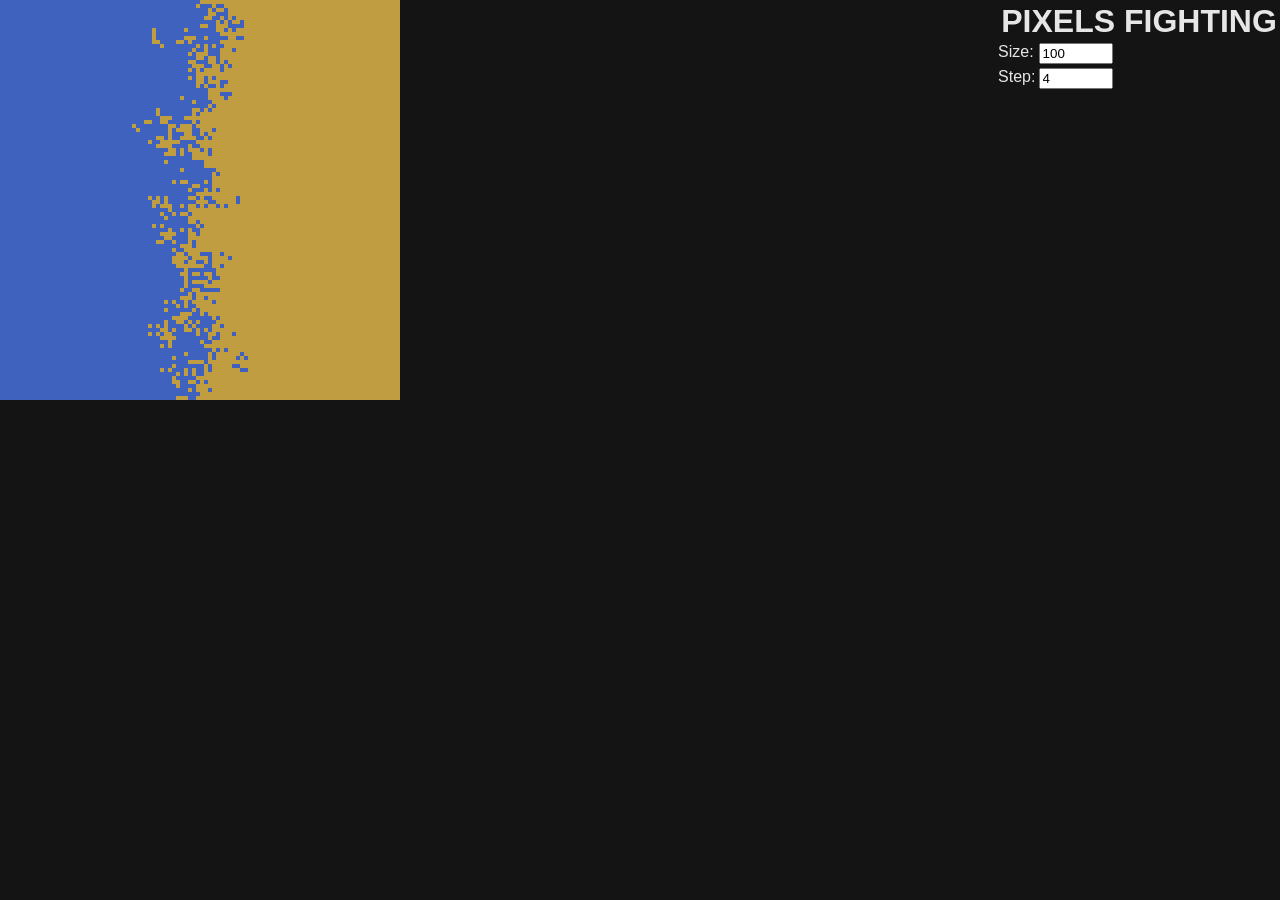
==== index.html @ 89f140a4 "Added controls for size and step inputs and simplified the game script." ====
<!DOCTYPE html>
<html lang="en">

<head>
    <meta charset="UTF-8">
    <meta name="viewport" content="width=device-width, initial-scale=1.0">
    <title>PIXELS FIGHTING</title>
    <link rel="stylesheet" href="styles.css">
    <script src="script.js"></script>
</head>

<body onload="init()" class="vsc-initialized">
    <div class="canvas-container">
        <canvas id="canvas"></canvas>
    </div>
    <div class="controls-container">
        <div class="title-container">
            <span class="title-text">PIXELS FIGHTING</span>
        </div>
        <div class="controls-grid">
            <label for="size-input">Size:</label>
            <input type="number" id="size-input" value="100" min="1" step="1" onchange="init()">

            <label for="step-input">Step:</label>
            <input type="number" id="step-input" value="4" min="1" step="1" onchange="init()">
        </div>
    </div>
</body>

</html>
---- styles.css ----
:root {
    --bg: hsl(0, 0%, 8%);
    --bg-light: hsl(0, 0%, 10%);
    --text: hsl(0, 0%, 90%);
}

body {
    font-family: Arial, sans-serif;
    margin: 0;
    background-color: var(--bg);
    display: flex;
    justify-content: space-between;
}

canvas {
    background-color: var(--bg-light);
}

.title-text {
    font-weight: bold;
    font-size: 2em;
    color: var(--text);
}

.title-container {
    margin: 0.2em;
}

.controls-grid {
    display: grid;
    grid-template-columns: auto auto;
    justify-content: start;
    gap: 0.2em;
    color: var(--text);
}

.controls-grid input {
    width: 5em;
}


.controls-container{
    margin-left: 0.5em;
}
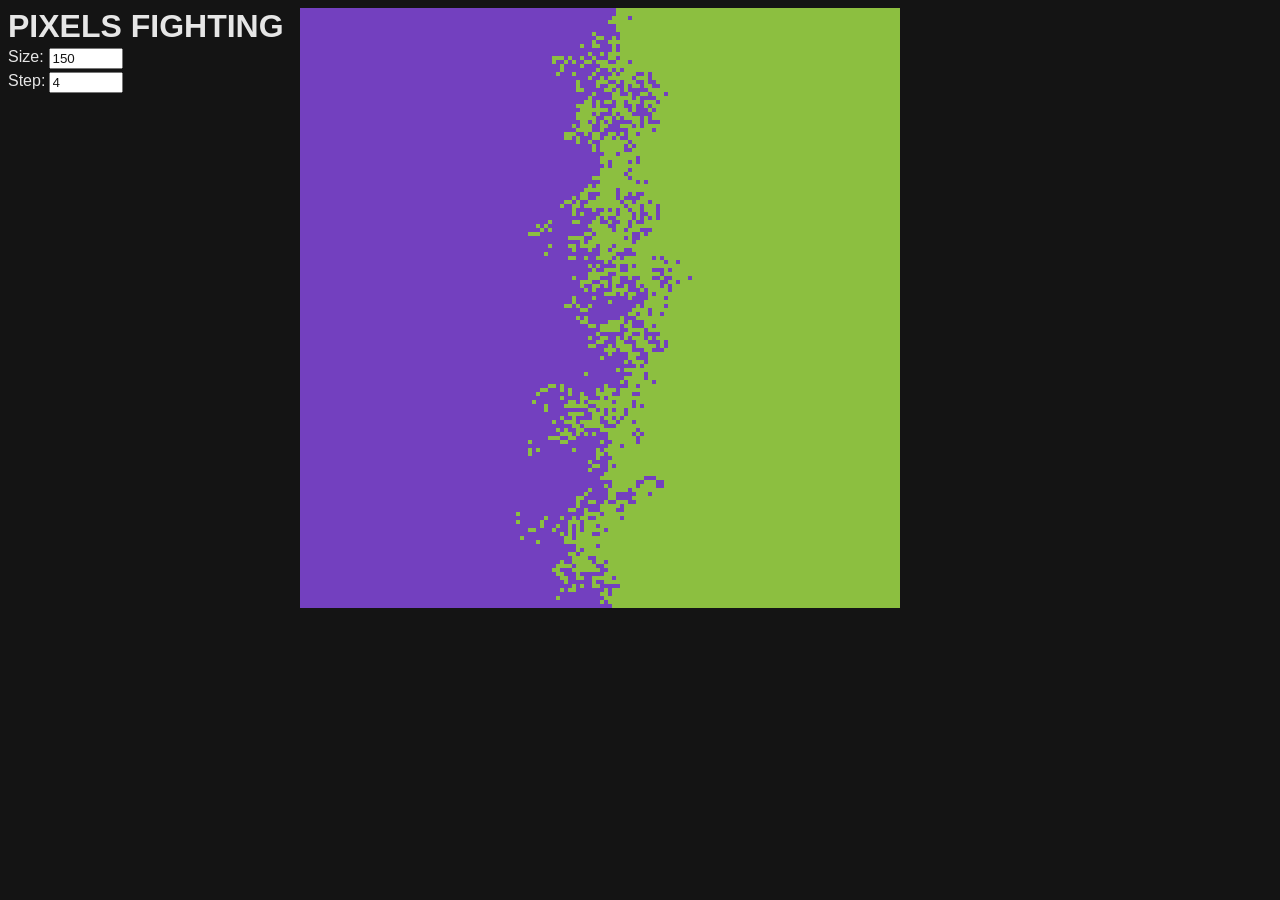
==== commit 959ac957: "Refactor input controls and enhance canvas rendering performance" ====
--- a/index.html
+++ b/index.html
@@ -10,21 +10,19 @@
 </head>
 
 <body onload="init()" class="vsc-initialized">
-    <div class="canvas-container">
-        <canvas id="canvas"></canvas>
-    </div>
     <div class="controls-container">
         <div class="title-container">
             <span class="title-text">PIXELS FIGHTING</span>
         </div>
         <div class="controls-grid">
             <label for="size-input">Size:</label>
-            <input type="number" id="size-input" value="100" min="1" step="1" onchange="init()">
+            <input type="number" id="size-input" value="150" min="1" step="1" onchange="init()">
 
             <label for="step-input">Step:</label>
             <input type="number" id="step-input" value="4" min="1" step="1" onchange="init()">
         </div>
     </div>
+    <canvas id="canvas"></canvas>
 </body>
 
 </html>
--- a/styles.css
+++ b/styles.css
@@ -6,10 +6,10 @@
 
 body {
     font-family: Arial, sans-serif;
-    margin: 0;
     background-color: var(--bg);
-    display: flex;
-    justify-content: space-between;
+    display: inline-flex;
+    margin-bottom: 0;
+    margin-right: 0;
 }
 
 canvas {
@@ -19,11 +19,12 @@
 .title-text {
     font-weight: bold;
     font-size: 2em;
+    margin-right: 0.2em;
     color: var(--text);
 }
 
 .title-container {
-    margin: 0.2em;
+    margin-bottom: 0.2em;
 }
 
 .controls-grid {
@@ -31,14 +32,11 @@
     grid-template-columns: auto auto;
     justify-content: start;
     gap: 0.2em;
+    width: 292px;
     color: var(--text);
 }
 
 .controls-grid input {
     width: 5em;
-}
-
-
-.controls-container{
-    margin-left: 0.5em;
+    color: var(--bg);
 }
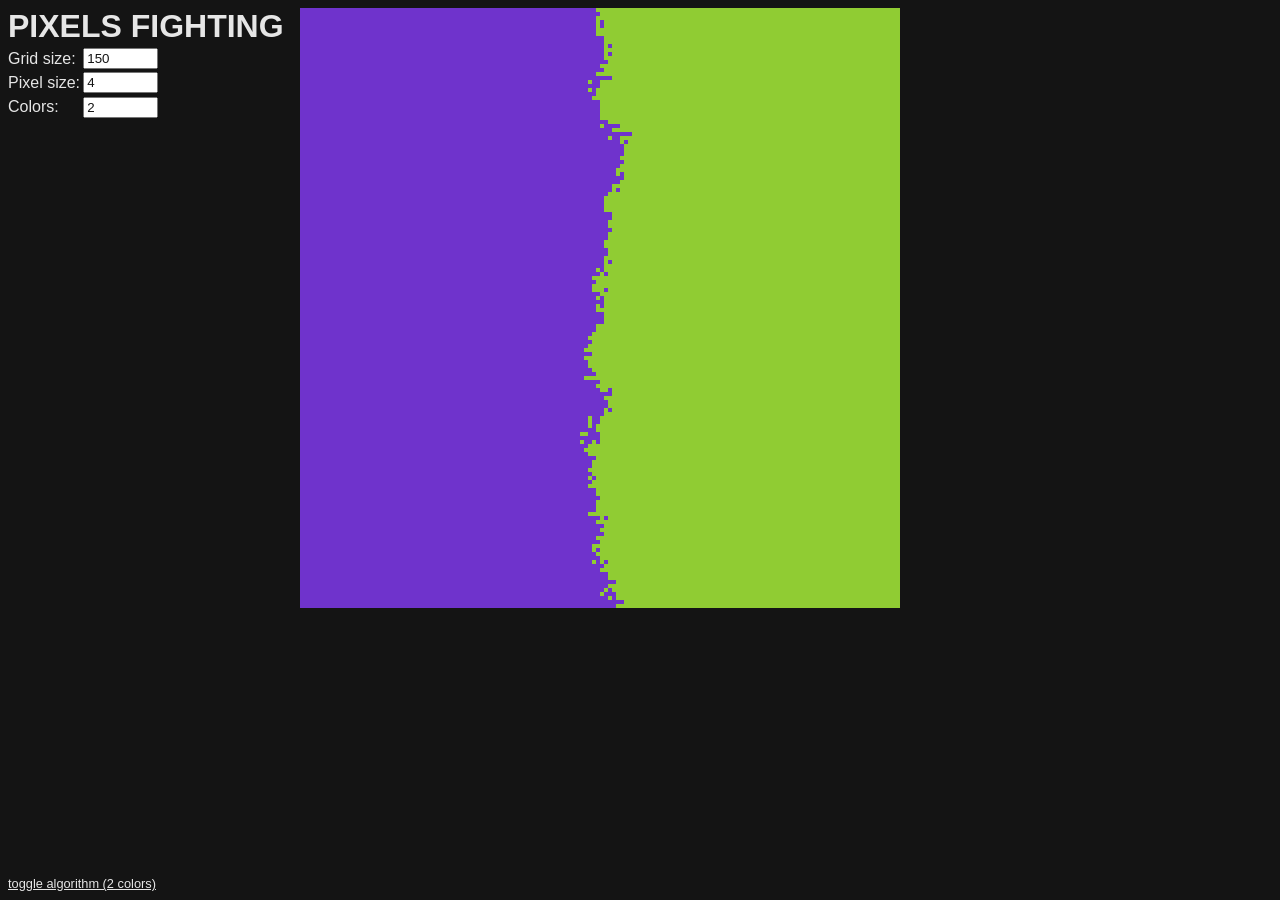
==== commit 458b57ed: "Enhance controls with grid size, pixel size, and color inputs; update rendering logic for multiple c" ====
--- a/index.html
+++ b/index.html
@@ -10,19 +10,29 @@
 </head>
 
 <body onload="init()" class="vsc-initialized">
+    <div>
+
+    </div>
     <div class="controls-container">
         <div class="title-container">
             <span class="title-text">PIXELS FIGHTING</span>
         </div>
         <div class="controls-grid">
-            <label for="size-input">Size:</label>
+            <label for="size-input">Grid size:</label>
             <input type="number" id="size-input" value="150" min="1" step="1" onchange="init()">
 
-            <label for="step-input">Step:</label>
+            <label for="step-input">Pixel size:</label>
             <input type="number" id="step-input" value="4" min="1" step="1" onchange="init()">
+
+            <label for="number-input">Colors:</label>
+            <input type="number" id="number-input" value="2" min="2" step="1" max="360" onchange="init()">
+
         </div>
     </div>
     <canvas id="canvas"></canvas>
+    <div class="bottom-left">
+        <a href="#" onclick="changeAlgorithm()">toggle algorithm (2 colors)</a>
+    </div>
 </body>
 
 </html>
--- a/styles.css
+++ b/styles.css
@@ -31,6 +31,7 @@
     display: grid;
     grid-template-columns: auto auto;
     justify-content: start;
+    align-items: center;
     gap: 0.2em;
     width: 292px;
     color: var(--text);
@@ -39,4 +40,15 @@
 .controls-grid input {
     width: 5em;
     color: var(--bg);
+}
+
+a {
+    font-size: 0.8em;
+    color: var(--text);
+}
+.bottom-left {
+    position: fixed;
+    bottom: 8px;
+    left: 8px;
+    z-index: 1000;
 }
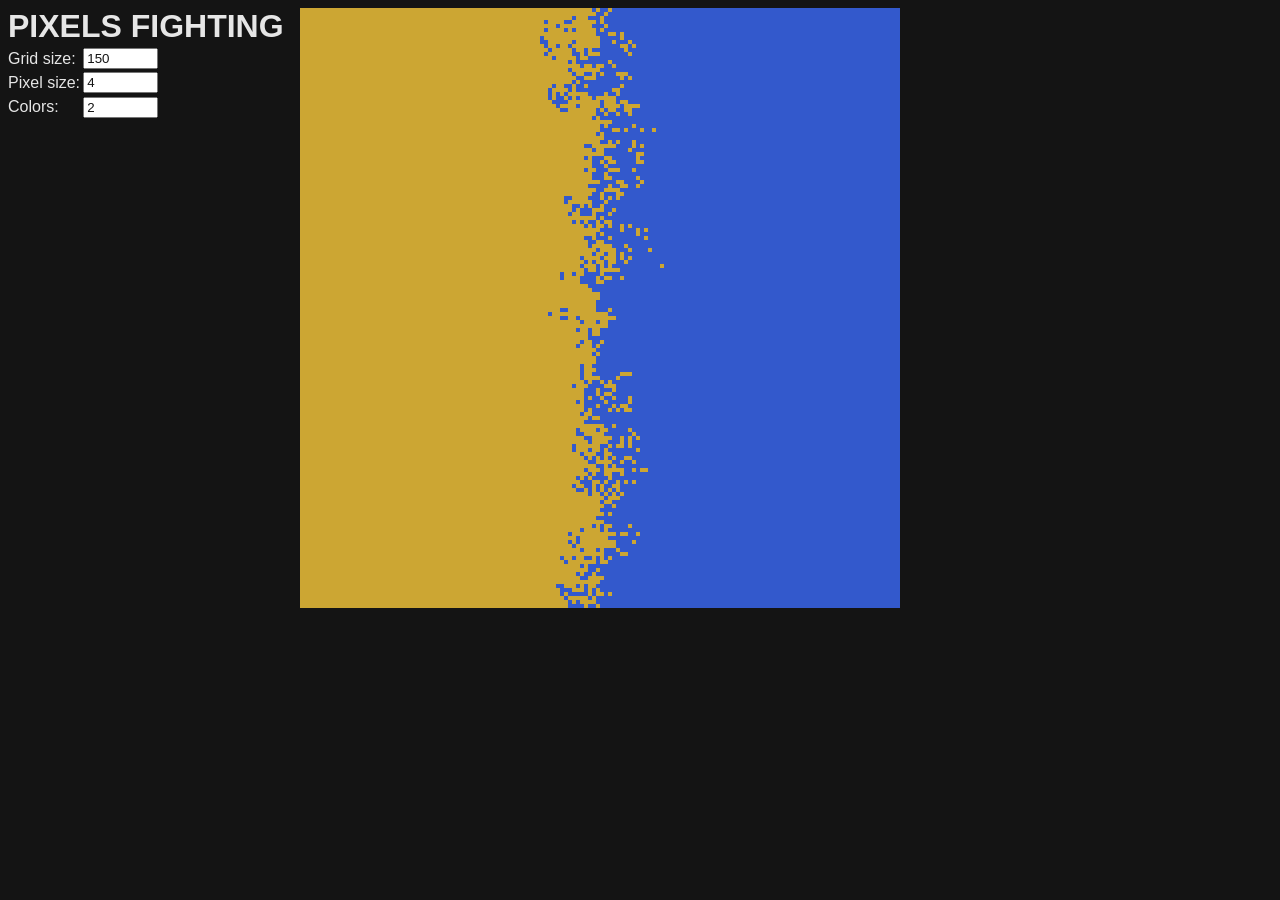
==== commit ab5e546e: "Add controls for grid size, pixel size, and color count; Enhance draw function to use putImageData f" ====
--- a/index.html
+++ b/index.html
@@ -24,15 +24,11 @@
             <label for="step-input">Pixel size:</label>
             <input type="number" id="step-input" value="4" min="1" step="1" onchange="init()">
 
-            <label for="number-input">Colors:</label>
-            <input type="number" id="number-input" value="2" min="2" step="1" max="360" onchange="init()">
-
+            <label for="colorCount-input">Colors:</label>
+            <input type="number" id="colorCount-input" value="2" min="2" step="1" max="360" onchange="init()">
         </div>
     </div>
     <canvas id="canvas"></canvas>
-    <div class="bottom-left">
-        <a href="#" onclick="changeAlgorithm()">toggle algorithm (2 colors)</a>
-    </div>
 </body>
 
 </html>
--- a/styles.css
+++ b/styles.css
@@ -40,15 +40,4 @@
 .controls-grid input {
     width: 5em;
     color: var(--bg);
-}
-
-a {
-    font-size: 0.8em;
-    color: var(--text);
-}
-.bottom-left {
-    position: fixed;
-    bottom: 8px;
-    left: 8px;
-    z-index: 1000;
 }
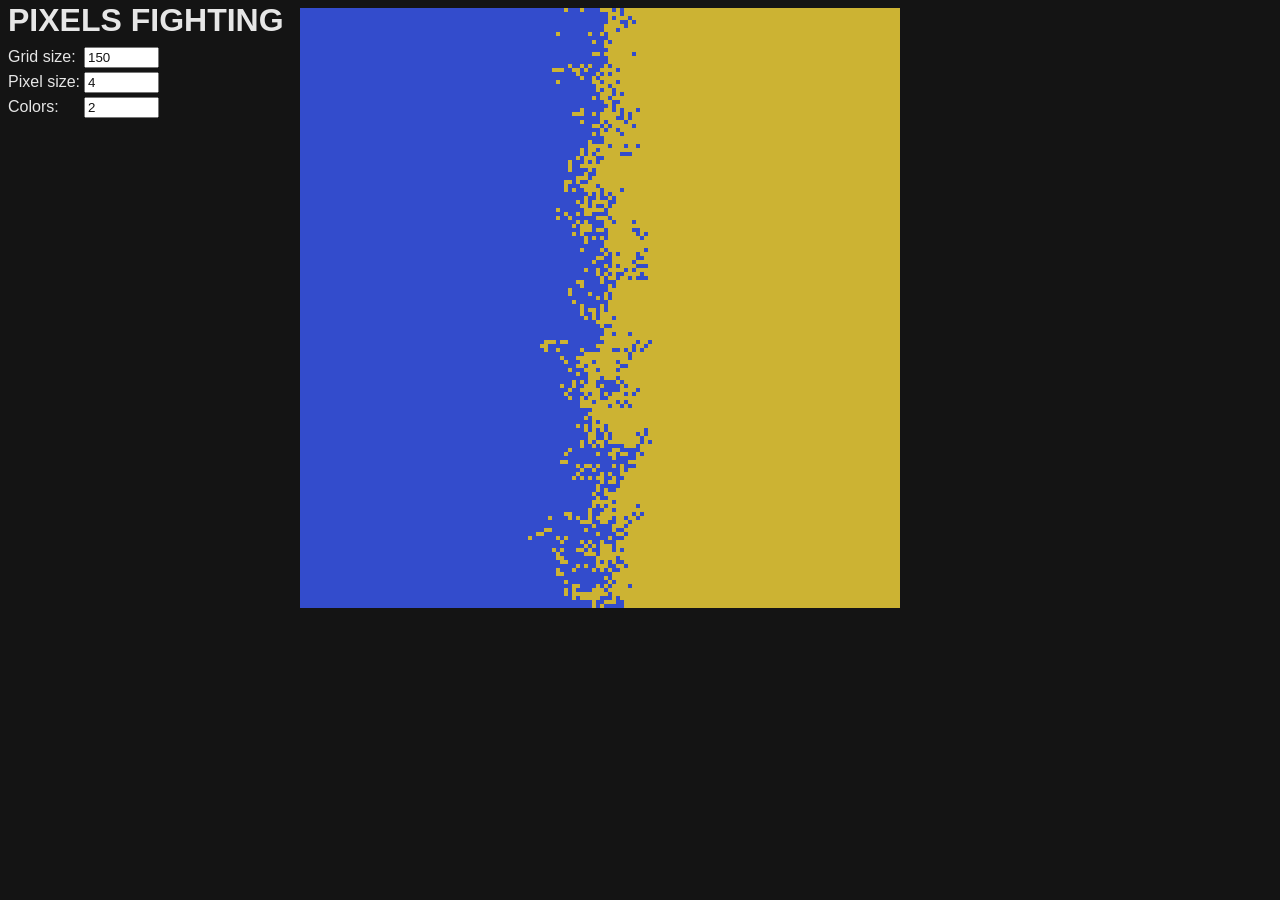
==== commit f3fcd220: "Remove unnecessary div and clean up HTML structure; Adjust CSS for consistent styling and layout imp" ====
--- a/index.html
+++ b/index.html
@@ -10,9 +10,6 @@
 </head>
 
 <body onload="init()" class="vsc-initialized">
-    <div>
-
-    </div>
     <div class="controls-container">
         <div class="title-container">
             <span class="title-text">PIXELS FIGHTING</span>
--- a/styles.css
+++ b/styles.css
@@ -2,29 +2,34 @@
     --bg: hsl(0, 0%, 8%);
     --bg-light: hsl(0, 0%, 10%);
     --text: hsl(0, 0%, 90%);
+    font-family: Arial, sans-serif;
+    font-size: 16px;
 }
 
 body {
-    font-family: Arial, sans-serif;
     background-color: var(--bg);
     display: inline-flex;
-    margin-bottom: 0;
-    margin-right: 0;
+    margin: 0;
 }
 
 canvas {
     background-color: var(--bg-light);
+    margin-top: 8px;
 }
 
 .title-text {
+    font-size: 2rem;
     font-weight: bold;
-    font-size: 2em;
-    margin-right: 0.2em;
     color: var(--text);
 }
 
 .title-container {
-    margin-bottom: 0.2em;
+    margin-bottom: 8px;
+}
+
+.controls-container {
+    margin-top: 1.5px;
+    margin-left: 8px;
 }
 
 .controls-grid {
@@ -32,7 +37,7 @@
     grid-template-columns: auto auto;
     justify-content: start;
     align-items: center;
-    gap: 0.2em;
+    gap: 4px;
     width: 292px;
     color: var(--text);
 }
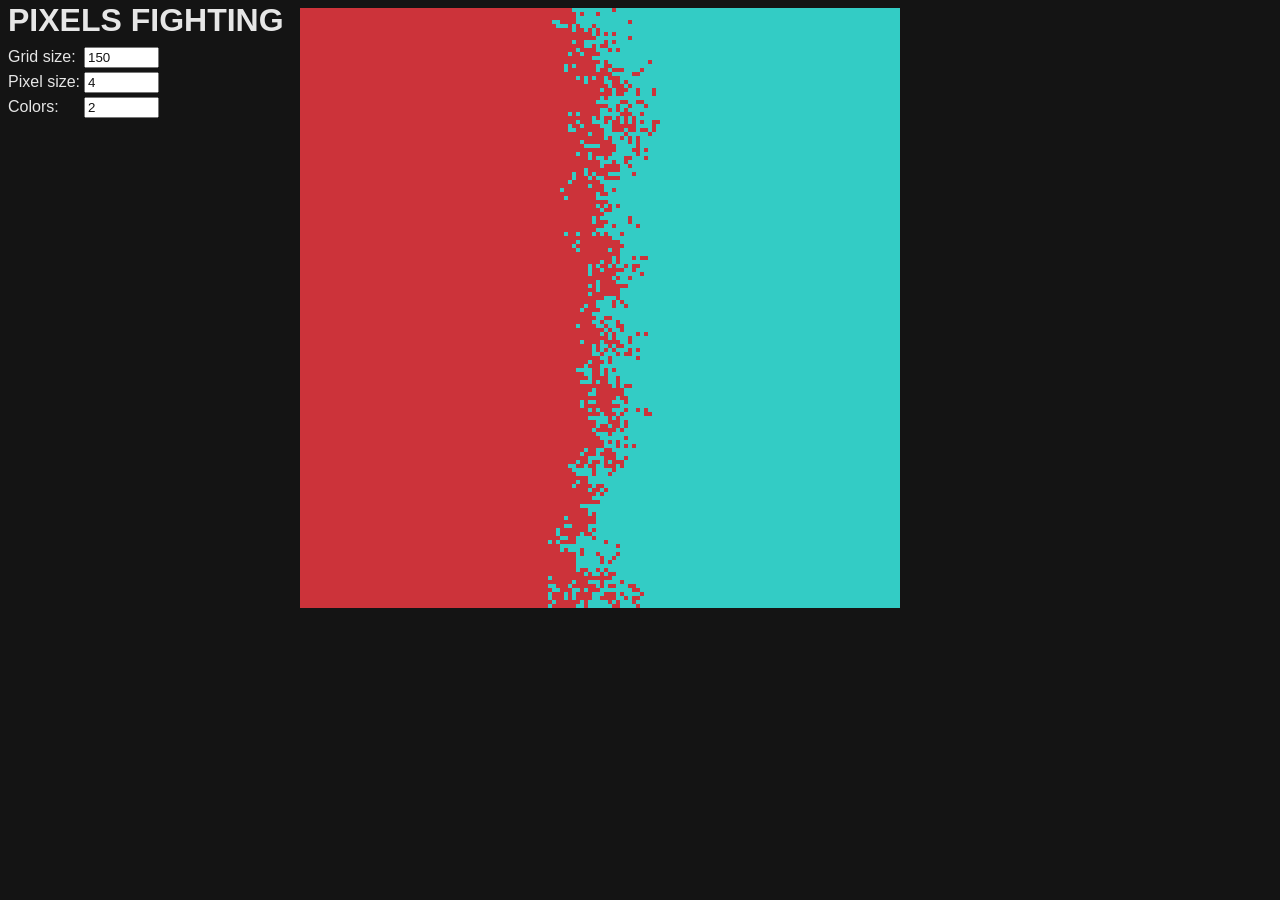
==== commit a3d380e7: "Refactor project structure: replace script and style files; add new DVD screensaver functionality wi" ====
--- a/index.html
+++ b/index.html
@@ -5,8 +5,8 @@
     <meta charset="UTF-8">
     <meta name="viewport" content="width=device-width, initial-scale=1.0">
     <title>PIXELS FIGHTING</title>
-    <link rel="stylesheet" href="styles.css">
-    <script src="script.js"></script>
+    <link rel="stylesheet" href="homeStyles.css">
+    <script src="homeScript.js"></script>
 </head>
 
 <body onload="init()" class="vsc-initialized">
--- a/homeStyles.css
+++ b/homeStyles.css
@@ -0,0 +1,48 @@
+:root {
+    --bg: hsl(0, 0%, 8%);
+    --bg-light: hsl(0, 0%, 10%);
+    --text: hsl(0, 0%, 90%);
+    font-family: Arial, sans-serif;
+    font-size: 16px;
+}
+
+body {
+    background-color: var(--bg);
+    display: inline-flex;
+    margin: 0;
+}
+
+canvas {
+    background-color: var(--bg-light);
+    margin-top: 8px;
+}
+
+.title-text {
+    font-size: 2rem;
+    font-weight: bold;
+    color: var(--text);
+}
+
+.title-container {
+    margin-bottom: 8px;
+}
+
+.controls-container {
+    margin-top: 1.5px;
+    margin-left: 8px;
+}
+
+.controls-grid {
+    display: grid;
+    grid-template-columns: auto auto;
+    justify-content: start;
+    align-items: center;
+    gap: 4px;
+    width: 292px;
+    color: var(--text);
+}
+
+.controls-grid input {
+    width: 5em;
+    color: var(--bg);
+}
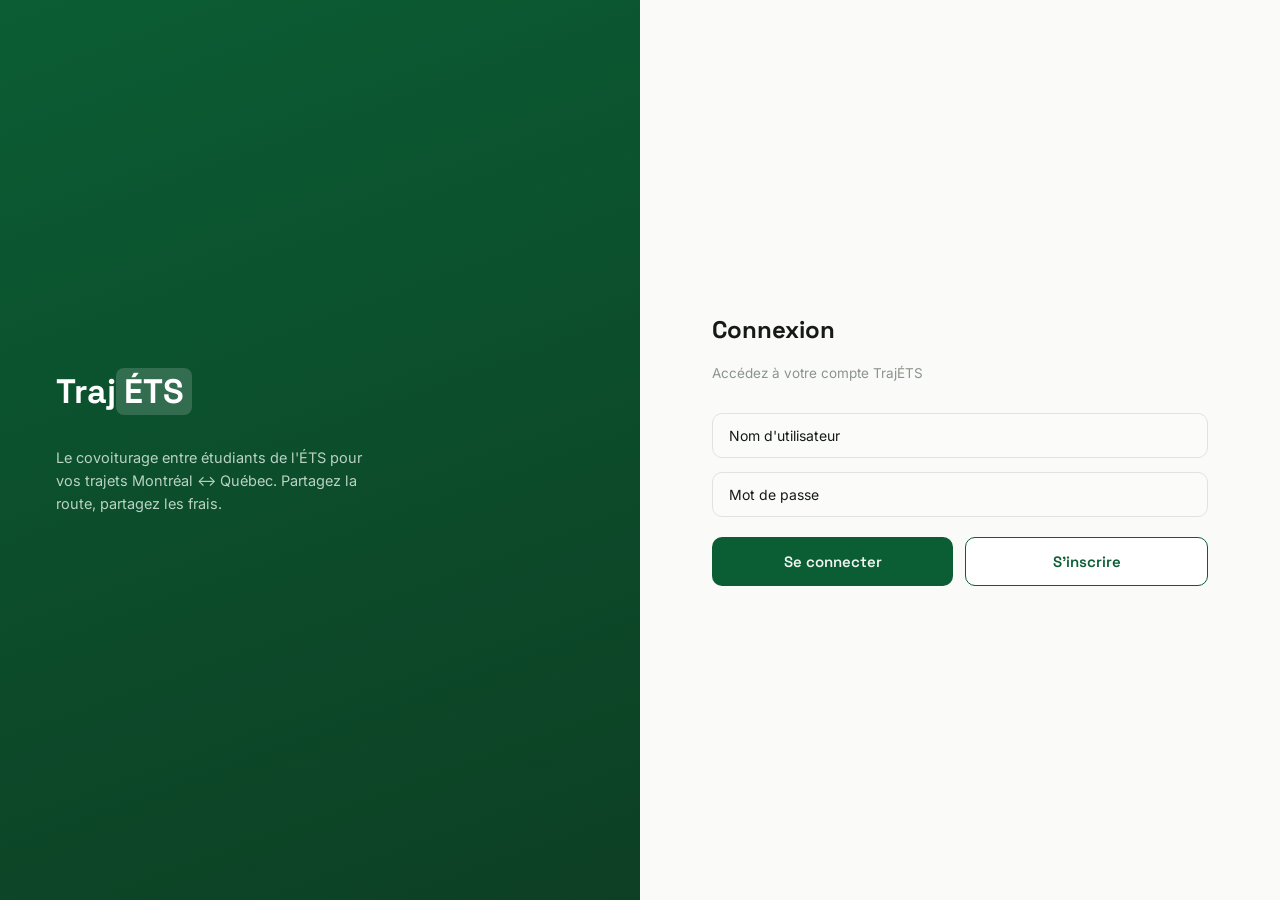
==== commit 926e6396: "Add web prototype" ====
--- a/index.html
+++ b/index.html
@@ -1,31 +1,1040 @@
 <!DOCTYPE html>
-<html lang="en">
-
+<html lang="fr">
 <head>
-    <meta charset="UTF-8">
-    <meta name="viewport" content="width=device-width, initial-scale=1.0">
-    <title>PIXELS FIGHTING</title>
-    <link rel="stylesheet" href="homeStyles.css">
-    <script src="homeScript.js"></script>
+<meta charset="UTF-8">
+<meta name="viewport" content="width=device-width, initial-scale=1.0">
+<title>TrajÉTS — Prototype</title>
+<link rel="preconnect" href="https://fonts.googleapis.com">
+<link href="https://fonts.googleapis.com/css2?family=Space+Grotesk:wght@500;600;700&family=Inter:wght@400;500;600;700&display=swap" rel="stylesheet">
+<style>
+  :root{
+    --green-deep:#0b5d34;
+    --green:#12793f;
+    --green-soft:#dcefdf;
+    --web-side-width:440px;
+    --ink:#161a17;
+    --ink-soft:#4d564e;
+    --muted:#8b948b;
+    --paper:#ffffff;
+    --map-bg:#eceee9;
+    --map-line:#cfd3c9;
+    --map-line-strong:#b7bcb0;
+    --danger:#c1382b;
+    --star:#1a1d1a;
+    --radius-lg:26px;
+    --radius-md:16px;
+    --radius-sm:10px;
+    --shadow-card: 0 12px 30px -12px rgba(11,30,18,0.28), 0 2px 6px rgba(11,30,18,0.10);
+  }
+  *{box-sizing:border-box;}
+  html,body{margin:0;padding:0;}
+  body{
+    font-family:'Inter',sans-serif;
+    background: radial-gradient(circle at 20% 10%, #f3f5f1 0%, #e3e6df 60%, #d7dbd2 100%);
+    min-height:100vh;
+    color:var(--ink);
+    padding-bottom:0;
+  }
+
+  /* ================= TOP TOOLBAR ================= */
+  .toolbar{
+    display:none;
+  }
+  .toolbar-title{
+    font-family:'Space Grotesk',sans-serif;
+    font-weight:700; font-size:16px;
+    display:flex; align-items:center; gap:8px;
+  }
+  .toolbar-title .dot{width:8px;height:8px;border-radius:50%; background:var(--green-deep);}
+  .view-switch{
+    display:none;
+  }
+  .view-switch button{
+    border:none; background:none; cursor:pointer;
+    font-family:'Space Grotesk',sans-serif; font-weight:600; font-size:13.5px;
+    padding:9px 20px; border-radius:999px; color:var(--ink-soft);
+    display:flex; align-items:center; gap:7px;
+    transition:background .15s ease, color .15s ease;
+  }
+  .view-switch button svg{width:15px;height:15px; stroke:currentColor; fill:none; stroke-width:2;}
+  .view-switch button.active{background:var(--green-deep); color:#eef4ef;}
+
+  .stage{
+    display:flex; justify-content:center; padding:0;
+    min-height:calc(100vh - 65px);
+  }
+
+  /* ================= MOBILE VIEW ================= */
+  #view-mobile{display:none !important;}
+  .phone,
+  .notch,
+  .screen{ display:none !important; }
+
+  /* fake map background */
+  .map-layer{ position:absolute; inset:0; background:var(--map-bg); overflow:hidden; }
+  .map-layer svg{ position:absolute; inset:0; width:100%; height:100%; }
+  .map-tag{ position:absolute; font-family:'Inter',sans-serif; font-size:11px; color:#8d938a; }
+  .map-tag.strong{ font-weight:700; font-size:15px; color:#767c72; font-family:'Space Grotesk',sans-serif; }
+
+  .bottom-nav{
+    position:absolute; left:16px; right:16px; bottom:22px; height:58px;
+    background:var(--green-deep); border-radius:29px;
+    display:flex; align-items:center; justify-content:space-around;
+    box-shadow:0 14px 26px -10px rgba(11,93,52,0.55); z-index:20;
+  }
+  .bottom-nav button{ background:none;border:none;cursor:pointer; width:44px;height:44px;
+    display:flex;align-items:center;justify-content:center; border-radius:50%; transition:background .15s ease; }
+  .bottom-nav button:hover{background:rgba(255,255,255,0.12);}
+  .bottom-nav svg{width:22px;height:22px;stroke:#eef4ef;fill:none;stroke-width:1.8;}
+
+  .btn{ display:flex; align-items:center; justify-content:center; font-family:'Space Grotesk',sans-serif;
+    font-weight:600; font-size:15px; border:none; border-radius:var(--radius-sm); cursor:pointer;
+    padding:14px 18px; transition:transform .12s ease, filter .12s ease; }
+  .btn:active{transform:scale(0.98);}
+  .btn-primary{background:var(--green-deep); color:#eef4ef;}
+  .btn-primary:hover{filter:brightness(1.08);}
+  .btn-outline{background:var(--paper); color:var(--green-deep); border:1.5px solid var(--green-deep);}
+
+  .login-wrap{ flex:1; padding:56px 28px 34px; display:flex; flex-direction:column; }
+  .logo{ font-family:'Space Grotesk',sans-serif; font-size:30px; font-weight:700; margin-bottom:38px; }
+  .logo span{ background:var(--green-soft); color:var(--green-deep); padding:2px 8px; border-radius:8px; }
+  .login-title{ font-family:'Space Grotesk',sans-serif; font-size:22px; font-weight:600; margin:0 0 22px 0; }
+  .field{ border:1.5px solid #e1e4dd; border-radius:var(--radius-sm); padding:14px 16px; font-size:14.5px;
+    color:var(--ink-soft); margin-bottom:14px; background:#fbfcfa; }
+  .field.select{ display:flex; align-items:center; justify-content:space-between; cursor:pointer; color:var(--ink); }
+  .field.select svg{width:14px;height:14px;stroke:var(--muted); fill:none; stroke-width:2;}
+  .login-actions{ margin-top:auto; display:flex; flex-direction:column; gap:10px; }
+
+  .eval-card{ position:absolute; top:92px; left:18px; right:18px; background:var(--paper);
+    border-radius:var(--radius-lg); box-shadow:var(--shadow-card); padding:22px 20px; z-index:15; }
+  .eval-card-close{ position:absolute; top:14px; right:16px; width:30px;height:30px; background:var(--danger);
+    border:none; border-radius:8px; cursor:pointer; display:flex; align-items:center; justify-content:center; }
+  .eval-card-close svg{width:15px;height:15px;stroke:#fff; stroke-width:2.6;}
+  .eval-title{ font-family:'Space Grotesk',sans-serif; font-size:20px; font-weight:600; margin:0 0 18px 0; }
+  .eval-sub{ text-align:center; margin-bottom:16px; }
+  .eval-sub .route{ font-family:'Space Grotesk',sans-serif; font-weight:600; font-size:16px; }
+  .eval-sub .date{ color:var(--muted); font-size:12.5px; margin-top:2px; }
+  .eval-table{ border:1px solid #e7e9e3; border-radius:var(--radius-sm); overflow:hidden; }
+  .eval-row{ display:flex; flex-wrap:wrap; align-items:flex-start; gap:12px; padding:12px; border-bottom:1px solid #eef0ea; }
+  .eval-row:last-child{ border-bottom:none; }
+  .eval-row-main{ display:flex; align-items:center; gap:12px; flex:1 1 100%; min-width:0; }
+  .eval-icon{ width:34px;height:34px; border-radius:50%; background:var(--green-soft);
+    display:flex; align-items:center; justify-content:center; flex-shrink:0; }
+  .eval-icon svg{width:18px;height:18px; stroke:var(--green-deep); fill:none; stroke-width:1.7;}
+  .eval-name{ flex:1; font-size:13.5px; font-weight:600; min-width:0; }
+  .eval-name.anon{ height:9px; width:64%; border-radius:5px;
+    background:repeating-linear-gradient(100deg, #d7dbd0 0 8px, transparent 8px 10px); }
+  .stars{display:flex; gap:2px; flex-shrink:0;}
+  .stars svg{width:13px;height:13px;}
+  .star-fill{fill:var(--star); stroke:var(--star); stroke-width:1;}
+  .star-empty{fill:none; stroke:var(--star); stroke-width:1.3;}
+  .check-ok{width:16px;height:16px; stroke:var(--green-deep); stroke-width:2.4; fill:none; flex-shrink:0;}
+  .eval-comment-toggle{ width:28px; height:28px; border:none; border-radius:50%; background:#f0f2ec; color:var(--ink-soft);
+    display:flex; align-items:center; justify-content:center; cursor:pointer; flex-shrink:0; }
+  .eval-comment-toggle svg{width:16px;height:16px; stroke:currentColor; fill:none; stroke-width:2.2; transition:transform .15s ease;}
+  .eval-row.comment-open .eval-comment-toggle svg{transform:rotate(180deg);}
+  .eval-comment-panel{ display:none; flex:1 1 100%; }
+  .eval-row.comment-open .eval-comment-panel{ display:block; }
+  .eval-comment-panel textarea{ width:100%; min-height:70px; resize:none; border:1px solid #dfe3d7; border-radius:var(--radius-sm);
+    padding:10px 12px; font:inherit; font-size:13px; color:var(--ink); background:#fbfcfa; outline:none; }
+  .eval-comment-panel textarea::placeholder{ color:var(--muted); }
+
+  .search-card{ position:absolute; top:88px; left:18px; right:18px; background:var(--paper);
+    border-radius:var(--radius-lg); box-shadow:var(--shadow-card); padding:18px 18px 20px; z-index:15; }
+  .mode-toggle{ display:flex; background:#f0f2ec; border-radius:var(--radius-sm); padding:4px; margin-bottom:16px; gap:4px; }
+  .mode-toggle button{ flex:1; border:none; background:none; cursor:pointer; display:flex; align-items:center;
+    justify-content:center; padding:10px 0; border-radius:8px; transition:background .15s ease, color .15s ease; color:var(--ink-soft); }
+  .mode-toggle button svg{width:19px;height:19px; stroke:currentColor; fill:none; stroke-width:1.8;}
+  .mode-toggle button.selected{background:var(--green-deep); color:#eef4ef;}
+
+  .list-header{ padding:56px 22px 6px; }
+  .list-title{font-family:'Space Grotesk',sans-serif; font-weight:600; font-size:19px;}
+  .list-sub{color:var(--muted); font-size:12.5px; margin-top:2px;}
+  .list-body{ flex:1; overflow-y:auto; padding:14px 18px 100px; display:flex; flex-direction:column; gap:10px; }
+  .ride-row{ display:flex; align-items:center; gap:12px; border:1px solid #e9ebe4; border-radius:var(--radius-md);
+    padding:12px 14px; background:#fff; }
+  .ride-icon{ width:38px;height:38px; border-radius:50%; background:var(--green-soft); display:flex;
+    align-items:center; justify-content:center; flex-shrink:0; }
+  .ride-icon svg{width:19px;height:19px; stroke:var(--green-deep); fill:none; stroke-width:1.7;}
+  .ride-mid{ flex:1; min-width:0; display:flex; flex-direction:column; gap:2px; }
+  .ride-route{ font-family:'Space Grotesk',sans-serif; font-weight:600; font-size:14px; line-height:1.2; }
+  .ride-meta{ color:var(--muted); font-size:11.5px; }
+  .ride-price{ font-family:'Space Grotesk',sans-serif; font-weight:700; font-size:15px; color:var(--green-deep); flex-shrink:0; }
+
+  .form-header{padding:56px 22px 10px;}
+  .form-body{padding:0 22px 100px; display:flex; flex-direction:column; gap:22px; overflow-y:auto; flex:1;}
+  .form-group label{ display:block; font-family:'Space Grotesk',sans-serif; font-weight:600; font-size:13.5px;
+    margin-bottom:9px; color:var(--ink); }
+  .price-field{ display:flex; align-items:center; gap:8px; border:1.5px solid #e1e4dd; border-radius:var(--radius-sm);
+    padding:12px 16px; width:130px; background:#fff; }
+  .price-field span{font-family:'Space Grotesk',sans-serif; font-weight:700; color:var(--green-deep);}
+  .price-field input{border:none; outline:none; width:100%; font-size:14px; background:none; color:var(--ink);}
+  .pill-group{display:flex; gap:8px;}
+  .pill{ width:42px; height:42px; border-radius:50%; border:1.5px solid #e1e4dd; background:#fff; display:flex;
+    align-items:center; justify-content:center; font-weight:600; font-size:14px; cursor:pointer; transition:all .12s ease; }
+  .pill.selected{background:var(--green-deep); border-color:var(--green-deep); color:#eef4ef;}
+  .toggle-group{display:flex; gap:8px;}
+  .toggle-btn{ width:52px; height:42px; border-radius:var(--radius-sm); border:1.5px solid #e1e4dd; background:#fff;
+    display:flex; align-items:center; justify-content:center; cursor:pointer; }
+  .toggle-btn svg{width:16px;height:16px; stroke-width:2.4;}
+  .toggle-btn.yes.selected{background:var(--green-soft); border-color:var(--green-deep);}
+  .toggle-btn.yes.selected svg{stroke:var(--green-deep);}
+  .toggle-btn.no.selected{background:#fbeceb; border-color:var(--danger);}
+  .toggle-btn.no.selected svg{stroke:var(--danger);}
+  .toggle-btn:not(.selected) svg{stroke:#b7bcb0;}
+  .note-field{ grid-column:1 / -1; }
+  .note-field textarea{
+    width:100%; min-height:96px; resize:vertical; border:1.5px solid #e1e4dd; border-radius:var(--radius-sm);
+    padding:12px 16px; font:inherit; font-size:14px; color:var(--ink); background:#fff; outline:none; resize:none;
+  }
+  .note-field textarea::placeholder{ color:var(--muted); }
+  .form-save{position:absolute; left:22px; right:22px; bottom:96px;}
+
+  .upc-row{ display:flex; align-items:center; gap:12px; border:1px solid #e9ebe4; border-radius:var(--radius-md);
+    padding:12px 14px; background:#fff; }
+  .upc-icon{width:38px;height:38px;border-radius:50%;background:var(--green-soft); display:flex;align-items:center;justify-content:center; flex-shrink:0;}
+  .upc-icon svg{width:18px;height:18px;stroke:var(--green-deep); fill:none; stroke-width:1.7;}
+  .upc-mid{flex:1; min-width:0;}
+  .upc-route{font-family:'Space Grotesk',sans-serif; font-weight:600; font-size:14px;}
+  .upc-date{color:var(--muted); font-size:11.5px; margin-top:2px;}
+  .upc-price{font-family:'Space Grotesk',sans-serif; font-weight:700; color:var(--green-deep); font-size:14px;}
+
+  .profile-top{padding:52px 22px 20px; display:flex; flex-direction:column; align-items:center;}
+  .back-arrow{ position:absolute; top:24px; left:20px; width:34px;height:34px; border-radius:50%; display:flex;
+    align-items:center;justify-content:center; background:#f0f2ec; border:none; cursor:pointer; }
+  .back-arrow svg{width:16px;height:16px; stroke:var(--ink); stroke-width:2.2;}
+  .avatar-wrap{position:relative; margin-bottom:6px;}
+  .avatar{ width:96px;height:96px; border-radius:50%; background:var(--green-soft); display:flex;
+    align-items:center; justify-content:center; }
+  .avatar svg{width:52px;height:52px; stroke:var(--green-deep); fill:none; stroke-width:1.5;}
+  .avatar-edit{ position:absolute; right:0; bottom:2px; width:28px;height:28px; border-radius:50%;
+    background:var(--green-deep); border:3px solid #fff; display:flex; align-items:center; justify-content:center; }
+  .avatar-edit svg{width:13px;height:13px; stroke:#fff; fill:none; stroke-width:2;}
+  .profile-name{font-family:'Space Grotesk',sans-serif; font-weight:600; font-size:17px; margin-top:10px;}
+  .profile-list{padding:6px 22px; display:flex; flex-direction:column; gap:10px;}
+  .profile-item{ display:flex; align-items:center; gap:14px; border:1px solid #e9ebe4; border-radius:var(--radius-md);
+    padding:14px 16px; background:#fff; }
+  .profile-item svg{width:19px;height:19px; stroke:var(--ink-soft); fill:none; stroke-width:1.7;}
+  .profile-item span{font-size:14px; font-weight:500;}
+  .logout-btn{ position:absolute; left:22px; right:22px; bottom:96px; background:var(--danger); color:#fdf0ee; }
+  .logout-btn svg{width:17px;height:17px; stroke:#fdf0ee; stroke-width:2.2; margin-right:8px;}
+  .scroll-area{overflow-y:auto;}
+
+  /* ================= WEB VIEW ================= */
+  #view-web{ display:flex; flex-direction:column; align-items:stretch; width:100%; min-height:100%; }
+  .browser-frame{
+    width:100%; height:100vh;
+    background:#fff; border-radius:0; overflow:hidden;
+    box-shadow:none;
+    display:flex; flex-direction:column;
+    border:none;
+  }
+  .browser-topbar{
+    display:none;
+  }
+  .dots{display:flex; gap:6px;}
+  .dots span{width:10px;height:10px;border-radius:50%;}
+  .dots span:nth-child(1){background:#e5695c;}
+  .dots span:nth-child(2){background:#e3b94f;}
+  .dots span:nth-child(3){background:#63b76c;}
+  .browser-url{
+    flex:1; background:#fff; border:1px solid #dde1d6; border-radius:8px;
+    font-size:12.5px; color:var(--ink-soft); padding:6px 12px;
+    font-family:'Inter'; display:flex; align-items:center; gap:8px;
+  }
+  .browser-url svg{width:12px;height:12px; stroke:var(--muted); fill:none; stroke-width:2;}
+
+  .site-nav{
+    display:none;
+  }
+  .site-logo{font-family:'Space Grotesk',sans-serif; font-weight:700; font-size:18px;}
+  .site-logo span{background:var(--green-soft); color:var(--green-deep); padding:2px 8px; border-radius:8px;}
+  .site-links{display:flex; gap:6px;}
+  .site-links button{
+    border:none; background:none; cursor:pointer; font-family:'Space Grotesk',sans-serif; font-weight:600;
+    font-size:13.5px; padding:9px 16px; border-radius:8px; color:var(--ink-soft);
+  }
+  .site-links button.selected{background:var(--green-soft); color:var(--green-deep);}
+  .site-right{display:flex; align-items:center; gap:10px;}
+  .site-avatar-btn{
+    width:36px;height:36px; border-radius:50%; background:var(--green-soft); border:none; cursor:pointer;
+    display:flex; align-items:center; justify-content:center;
+  }
+  .site-avatar-btn svg{width:18px;height:18px; stroke:var(--green-deep); fill:none; stroke-width:1.7;}
+
+  .web-body{ flex:1; overflow-y:auto; background:#fafbf8; min-height:0; }
+  .web-body{ position:relative; }
+  .web-screen{ display:none; min-height:100%; }
+  .web-screen.active{ display:block; }
+
+  .web-hotbar{
+    position:fixed;
+    left:50%;
+    bottom:24px;
+    transform:translateX(-50%);
+    width:min(720px, calc(100% - 48px));
+    z-index:20;
+    background:var(--green-deep);
+    border-radius:999px;
+    display:none;
+    align-items:center;
+    justify-content:space-between;
+    gap:8px;
+    padding:10px;
+    box-shadow:0 14px 26px -10px rgba(11,93,52,0.55);
+  }
+  .web-hotbar.active{ display:flex; }
+  .web-hotbar button{
+    flex:1;
+    border:none;
+    background:none;
+    cursor:pointer;
+    height:46px;
+    border-radius:999px;
+    display:flex;
+    align-items:center;
+    justify-content:center;
+    gap:8px;
+    color:#eef4ef;
+    font-family:'Space Grotesk',sans-serif;
+    font-weight:600;
+    font-size:13.5px;
+    padding:0 16px;
+  }
+  .web-hotbar button svg{width:18px;height:18px; stroke:currentColor; fill:none; stroke-width:1.9;}
+  .web-hotbar button.selected{background:rgba(255,255,255,0.12);}
+
+  /* web login */
+  .web-login-grid{ display:grid; grid-template-columns:1fr 1fr; min-height:636px; }
+  .web-login-side{
+    background:linear-gradient(160deg, var(--green-deep), #0d3f24);
+    color:#eef4ef; display:flex; flex-direction:column; justify-content:center; padding:56px;
+    min-height:100vh;
+  }
+  .web-login-side .logo{font-size:34px; margin-bottom:18px; color:#fff;}
+  .web-login-side .logo span{background:rgba(255,255,255,0.16); color:#fff;}
+  .web-login-side p{font-size:14.5px; line-height:1.6; color:#d8eadf; opacity:.85; max-width:320px;}
+  .web-login-form{ display:flex; flex-direction:column; justify-content:center; padding:56px 72px; gap:14px; min-height:100vh; }
+  .web-login-form h1{font-family:'Space Grotesk',sans-serif; font-size:24px; margin:0 0 6px 0;}
+  .web-login-form .muted-line{color:var(--muted); font-size:13.5px; margin-bottom:18px;}
+  .web-field{ border:1.5px solid #e1e4dd; border-radius:var(--radius-sm); padding:13px 16px; font-size:14px; background:#fbfcfa; }
+  .web-actions{display:flex; gap:12px; margin-top:6px;}
+  .web-actions .btn{flex:1;}
+
+  /* generic web page padding wrapper */
+  .web-page{ max-width:960px; margin:0 auto; padding:36px 40px 60px; }
+  .web-heading{font-family:'Space Grotesk',sans-serif; font-weight:600; font-size:22px; margin:0 0 4px;}
+  .web-subheading{color:var(--muted); font-size:13.5px; margin:0 0 26px;}
+
+  /* web evaluation */
+  .web-eval-grid{ display:grid; grid-template-columns:1.1fr 1.4fr; gap:28px; align-items:start; }
+  .web-map-card{
+    border-radius:var(--radius-md); overflow:hidden; border:1px solid #e7e9e3; height:340px; position:relative;
+  }
+  .web-eval-table{border:1px solid #e7e9e3; border-radius:var(--radius-md); overflow:hidden; background:#fff;}
+
+  /* web search */
+  .web-search-grid{ display:grid; grid-template-columns:var(--web-side-width) 1fr; gap:0; min-height:100vh; }
+  .web-search-panel{ padding:36px 32px; border-right:1px solid #eceee6; }
+  .web-search-panel h2{font-family:'Space Grotesk',sans-serif; font-size:18px; margin:0 0 18px;}
+  .web-map-pane{ position:relative; min-height:100vh; }
+
+  /* web results */
+  .web-results-layout{ display:grid; grid-template-columns:var(--web-side-width) 1fr; min-height:100vh; }
+  .web-results-panel{ padding:36px 32px; border-right:1px solid #eceee6; overflow-y:auto; }
+  .web-results-panel .web-heading{ margin-bottom:6px; }
+  .web-results-panel .web-subheading{ margin-bottom:18px; }
+  .web-results-grid{ display:grid; grid-template-columns:1fr; gap:14px; }
+  .web-ride-card{ display:flex; align-items:flex-start; gap:14px; border:1px solid #e9ebe4; border-radius:var(--radius-md);
+    padding:16px; background:#fff; }
+  .web-ride-mid{ flex:1; min-width:0; display:flex; flex-direction:column; gap:8px; }
+  .web-ride-route{ font-family:'Space Grotesk',sans-serif; font-weight:600; font-size:15px; line-height:1.2; }
+  .web-ride-meta{ color:var(--muted); font-size:12.5px; }
+  .web-ride-pills{ display:flex; flex-wrap:wrap; gap:6px; }
+  .web-ride-pill{ padding:5px 9px; border-radius:999px; background:#f3f5f0; color:var(--ink-soft); font-size:11.5px; font-weight:600; }
+  .web-ride-cta{ margin-left:auto; align-self:center; white-space:nowrap; }
+  .web-results-map{ position:relative; min-height:100vh; }
+
+  .confirm-overlay{
+    position:fixed;
+    inset:0;
+    background:rgba(14, 18, 15, 0.42);
+    display:none;
+    align-items:center;
+    justify-content:center;
+    padding:20px;
+    z-index:60;
+    backdrop-filter:blur(4px);
+  }
+  .confirm-overlay.active{ display:flex; }
+  .confirm-modal{
+    width:min(420px, 100%);
+    background:var(--paper);
+    border-radius:var(--radius-lg);
+    box-shadow:0 24px 60px -20px rgba(11,30,18,0.35);
+    border:1px solid rgba(255,255,255,0.55);
+    padding:24px 22px 22px;
+  }
+  .confirm-modal h2{
+    margin:0 0 10px;
+    font-family:'Space Grotesk',sans-serif;
+    font-size:22px;
+  }
+  .confirm-modal p{
+    margin:0;
+    color:var(--ink-soft);
+    font-size:14px;
+    line-height:1.55;
+  }
+  .confirm-actions{
+    display:flex;
+    gap:10px;
+    margin-top:22px;
+  }
+  .confirm-actions .btn{
+    flex:1;
+  }
+
+  /* web create form */
+  .web-form-grid{ display:grid; grid-template-columns:200px 1fr; gap:22px 24px; align-items:center; max-width:560px; }
+  .web-form-grid label{font-family:'Space Grotesk',sans-serif; font-weight:600; font-size:14px;}
+
+  /* web upcoming table */
+  .web-table{ width:100%; border-collapse:collapse; background:#fff; border:1px solid #e9ebe4; border-radius:var(--radius-md); overflow:hidden; }
+  .web-table th{ text-align:left; font-family:'Space Grotesk',sans-serif; font-size:12.5px; text-transform:uppercase;
+    letter-spacing:.05em; color:var(--muted); padding:14px 18px; border-bottom:1px solid #eceee6; background:#f8f9f5;}
+  .web-table td{ padding:14px 18px; border-bottom:1px solid #f0f1eb; font-size:14px; }
+  .web-table tr:last-child td{border-bottom:none;}
+  .web-trips-layout{ display:grid; grid-template-columns:var(--web-side-width) 1fr; min-height:100vh; }
+  .web-trips-panel{ padding:36px 32px; border-right:1px solid #eceee6; overflow-y:auto; }
+  .web-trips-panel .web-heading{ margin-bottom:6px; }
+  .web-trips-panel .web-subheading{ margin-bottom:18px; }
+  .web-trips-map{ position:relative; min-height:100vh; }
+  .web-trip-cards{ display:flex; flex-direction:column; gap:12px; }
+  .web-trip-card{ display:flex; align-items:center; gap:14px; border:1px solid #e9ebe4; border-radius:var(--radius-md);
+    padding:16px; background:#fff; }
+  .web-trip-mid{ flex:1; min-width:0; }
+  .web-trip-kind{ font-family:'Space Grotesk',sans-serif; font-weight:600; font-size:13.5px; }
+  .web-trip-meta{ color:var(--muted); font-size:12.5px; margin-top:2px; }
+  .web-trip-price{ font-family:'Space Grotesk',sans-serif; font-weight:700; color:var(--green-deep); font-size:14px; }
+
+  /* web profile */
+  .web-profile-grid{ display:grid; grid-template-columns:var(--web-side-width) 1fr; gap:32px; }
+  .web-profile-side{ border:1px solid #e9ebe4; border-radius:var(--radius-md); padding:24px 18px; background:#fff;
+    display:flex; flex-direction:column; align-items:center; }
+  .web-profile-side .profile-name{margin-top:12px;}
+  .web-profile-menu{ margin-top:24px; width:100%; display:flex; flex-direction:column; gap:6px; }
+  .web-profile-menu button{ display:flex; align-items:center; gap:10px; border:none; background:none; text-align:left;
+    padding:10px 12px; border-radius:8px; cursor:pointer; font-size:13.5px; font-weight:500; color:var(--ink-soft); width:100%; }
+  .web-profile-menu button.selected{background:var(--green-soft); color:var(--green-deep);}
+  .web-profile-menu button svg{width:16px;height:16px; stroke:currentColor; fill:none; stroke-width:1.8;}
+  .web-profile-content{ border:1px solid #e9ebe4; border-radius:var(--radius-md); padding:28px; background:#fff; }
+  .web-profile-content h3{font-family:'Space Grotesk',sans-serif; margin-top:0;}
+  .web-info-row{ display:flex; justify-content:space-between; padding:12px 0; border-bottom:1px solid #f0f1eb; font-size:14px; }
+  .web-info-row:last-child{border-bottom:none;}
+  .web-info-row span:first-child{color:var(--muted);}
+
+  footer.credit{ display:none; }
+</style>
 </head>
-
-<body onload="init()" class="vsc-initialized">
-    <div class="controls-container">
-        <div class="title-container">
-            <span class="title-text">PIXELS FIGHTING</span>
-        </div>
-        <div class="controls-grid">
-            <label for="size-input">Grid size:</label>
-            <input type="number" id="size-input" value="150" min="1" step="1" onchange="init()">
-
-            <label for="step-input">Pixel size:</label>
-            <input type="number" id="step-input" value="4" min="1" step="1" onchange="init()">
-
-            <label for="colorCount-input">Colors:</label>
-            <input type="number" id="colorCount-input" value="2" min="2" step="1" max="360" onchange="init()">
-        </div>
+<body>
+
+<div class="toolbar">
+  <div class="toolbar-title"><span class="dot"></span> TrajÉTS — Prototype</div>
+  <div class="view-switch">
+    <button id="btn-mobile" onclick="setView('mobile')">
+      <svg viewBox="0 0 24 24"><rect x="6" y="2" width="12" height="20" rx="2"/><line x1="10" y1="19" x2="14" y2="19"/></svg>
+      Mobile
+    </button>
+    <button id="btn-web" onclick="setView('web')">
+      <svg viewBox="0 0 24 24"><rect x="2" y="4" width="20" height="14" rx="2"/><line x1="8" y1="21" x2="16" y2="21"/><line x1="12" y1="18" x2="12" y2="21"/></svg>
+      Web
+    </button>
+  </div>
+</div>
+
+<div class="stage">
+
+  <!-- ======================= MOBILE VIEW ======================= -->
+  <div id="view-mobile">
+    <div class="phone">
+      <div class="notch"></div>
+
+      <!-- LOGIN -->
+      <div class="screen active" data-screen="login">
+        <div class="login-wrap">
+          <div class="logo">Traj<span>ÉTS</span></div>
+          <h1 class="login-title">Connexion</h1>
+          <div class="field">Nom d'utilisateur</div>
+          <div class="field">Mot de passe</div>
+          <div class="login-actions">
+            <button class="btn btn-primary" onclick="go('search')">Se connecter</button>
+            <button class="btn btn-outline" onclick="go('search')">S'inscrire</button>
+          </div>
+        </div>
+      </div>
+
+      <!-- REVIEW -->
+      <div class="screen" data-screen="review">
+        <div class="map-layer" id="map-review-m"></div>
+        <div class="eval-card">
+          <button class="eval-card-close" onclick="go('search')">
+            <svg viewBox="0 0 24 24"><line x1="5" y1="5" x2="19" y2="19"/><line x1="19" y1="5" x2="5" y2="19"/></svg>
+          </button>
+          <h2 class="eval-title">Évaluation</h2>
+          <div class="eval-sub"><div class="route">MTL → QC</div><div class="date">20 octobre</div></div>
+          <div class="eval-table" id="eval-table-m"></div>
+          <button class="btn btn-primary" style="width:100%; margin-top:18px;" onclick="go('search')">Enregistrer</button>
+        </div>
+        <div class="bottom-nav">
+          <button onclick="go('search')"><svg viewBox="0 0 24 24"><path d="M4 11 12 4l8 7"/><path d="M6 10v9a1 1 0 0 0 1 1h4v-6h2v6h4a1 1 0 0 0 1-1v-9"/></svg></button>
+          <button onclick="go('upcoming')"><svg viewBox="0 0 24 24"><line x1="4" y1="7" x2="20" y2="7"/><line x1="4" y1="12" x2="20" y2="12"/><line x1="4" y1="17" x2="20" y2="17"/></svg></button>
+          <button onclick="go('profile')"><svg viewBox="0 0 24 24"><circle cx="12" cy="8" r="3.4"/><path d="M5 20c0-4 3.2-7 7-7s7 3 7 7"/></svg></button>
+        </div>
+      </div>
+
+      <!-- SEARCH -->
+      <div class="screen" data-screen="search">
+        <div class="map-layer" id="map-search-m"></div>
+        <div class="search-card">
+          <div class="mode-toggle">
+            <button class="selected" data-mode="passenger" onclick="setMode('passenger')">
+              <svg viewBox="0 0 24 24"><circle cx="12" cy="7" r="3.2"/><path d="M5 21c0-4 3.1-7 7-7s7 3 7 7"/></svg>
+            </button>
+            <button data-mode="driver" onclick="setMode('driver')">
+              <svg viewBox="0 0 24 24"><circle cx="12" cy="12" r="9"/><circle cx="12" cy="12" r="2.4"/><line x1="12" y1="3" x2="12" y2="7"/><line x1="12" y1="17" x2="12" y2="21"/><line x1="3" y1="12" x2="7" y2="12"/><line x1="17" y1="12" x2="21" y2="12"/></svg>
+            </button>
+          </div>
+          <div class="field select">Départ <svg viewBox="0 0 24 24"><polyline points="6 9 12 15 18 9"/></svg></div>
+          <div class="field select">Arrivée <svg viewBox="0 0 24 24"><polyline points="6 9 12 15 18 9"/></svg></div>
+          <div class="field select">Date et Heure<svg viewBox="0 0 24 24"><polyline points="6 9 12 15 18 9"/></svg></div>
+          <button class="btn btn-primary" style="width:100%" onclick="goSearch()">Go !</button>
+        </div>
+        <div class="bottom-nav">
+          <button onclick="go('search')"><svg viewBox="0 0 24 24"><path d="M4 11 12 4l8 7"/><path d="M6 10v9a1 1 0 0 0 1 1h4v-6h2v6h4a1 1 0 0 0 1-1v-9"/></svg></button>
+          <button onclick="go('upcoming')"><svg viewBox="0 0 24 24"><line x1="4" y1="7" x2="20" y2="7"/><line x1="4" y1="12" x2="20" y2="12"/><line x1="4" y1="17" x2="20" y2="17"/></svg></button>
+          <button onclick="go('profile')"><svg viewBox="0 0 24 24"><circle cx="12" cy="8" r="3.4"/><path d="M5 20c0-4 3.2-7 7-7s7 3 7 7"/></svg></button>
+        </div>
+      </div>
+
+      <!-- RESULTS -->
+      <div class="screen" data-screen="results">
+        <div class="list-header"><div class="list-title">MTL → QC</div><div class="list-sub">20 octobre</div></div>
+        <div class="list-body scroll-area" id="results-list-m"></div>
+        <div class="bottom-nav">
+          <button onclick="go('search')"><svg viewBox="0 0 24 24"><path d="M4 11 12 4l8 7"/><path d="M6 10v9a1 1 0 0 0 1 1h4v-6h2v6h4a1 1 0 0 0 1-1v-9"/></svg></button>
+          <button onclick="go('upcoming')"><svg viewBox="0 0 24 24"><line x1="4" y1="7" x2="20" y2="7"/><line x1="4" y1="12" x2="20" y2="12"/><line x1="4" y1="17" x2="20" y2="17"/></svg></button>
+          <button onclick="go('profile')"><svg viewBox="0 0 24 24"><circle cx="12" cy="8" r="3.4"/><path d="M5 20c0-4 3.2-7 7-7s7 3 7 7"/></svg></button>
+        </div>
+      </div>
+
+      <!-- CREATE -->
+      <div class="screen" data-screen="create">
+        <div class="form-header"><div class="list-title">MTL → QC</div><div class="list-sub">20 octobre</div></div>
+        <div class="form-body scroll-area">
+          <div class="form-group"><label>Prix</label>
+            <div class="price-field"><span>$</span><input type="text" disabled></div>
+          </div>
+          <div class="form-group"><label>Bagages</label>
+            <div class="pill-group">
+              <div class="pill" onclick="selectPill(this)">1</div>
+              <div class="pill selected" onclick="selectPill(this)">2</div>
+              <div class="pill" onclick="selectPill(this)">3</div>
+            </div>
+          </div>
+          <div class="form-group"><label>Animaux</label>
+            <div class="toggle-group">
+              <div class="toggle-btn yes selected" onclick="selectToggle(this)"><svg viewBox="0 0 24 24"><polyline points="4 12 9 17 20 6"/></svg></div>
+              <div class="toggle-btn no" onclick="selectToggle(this)"><svg viewBox="0 0 24 24"><line x1="5" y1="5" x2="19" y2="19"/><line x1="19" y1="5" x2="5" y2="19"/></svg></div>
+            </div>
+          </div>
+          <div class="form-group"><label>Places</label>
+            <div class="pill-group">
+              <div class="pill" onclick="selectPill(this)">1</div>
+              <div class="pill" onclick="selectPill(this)">2</div>
+              <div class="pill selected" onclick="selectPill(this)">3</div>
+              <div class="pill" onclick="selectPill(this)">4</div>
+              <div class="pill" onclick="selectPill(this)">5</div>
+            </div>
+          </div>
+        </div>
+        <button class="btn btn-primary form-save" onclick="go('upcoming')">Enregistrer</button>
+        <div class="bottom-nav">
+          <button onclick="go('search')"><svg viewBox="0 0 24 24"><path d="M4 11 12 4l8 7"/><path d="M6 10v9a1 1 0 0 0 1 1h4v-6h2v6h4a1 1 0 0 0 1-1v-9"/></svg></button>
+          <button onclick="go('upcoming')"><svg viewBox="0 0 24 24"><line x1="4" y1="7" x2="20" y2="7"/><line x1="4" y1="12" x2="20" y2="12"/><line x1="4" y1="17" x2="20" y2="17"/></svg></button>
+          <button onclick="go('profile')"><svg viewBox="0 0 24 24"><circle cx="12" cy="8" r="3.4"/><path d="M5 20c0-4 3.2-7 7-7s7 3 7 7"/></svg></button>
+        </div>
+      </div>
+
+      <!-- UPCOMING -->
+      <div class="screen" data-screen="upcoming">
+        <div class="list-header"><div class="list-title">À venir</div></div>
+        <div class="list-body scroll-area">
+          <div class="upc-row">
+            <div class="upc-icon"><svg viewBox="0 0 24 24"><circle cx="12" cy="12" r="9"/><circle cx="12" cy="12" r="2.4"/><line x1="12" y1="3" x2="12" y2="7"/><line x1="12" y1="17" x2="12" y2="21"/><line x1="3" y1="12" x2="7" y2="12"/><line x1="17" y1="12" x2="21" y2="12"/></svg></div>
+            <div class="upc-mid"><div class="upc-route">MTL → QC</div><div class="upc-date">20 oct. · 14h</div></div>
+            <div class="upc-price">$</div>
+          </div>
+          <div class="upc-row">
+            <div class="upc-icon"><svg viewBox="0 0 24 24"><circle cx="9" cy="7" r="2.6"/><path d="M4 20c0-3 2.2-5.3 5-5.3s5 2.3 5 5.3"/></svg></div>
+            <div class="upc-mid"><div class="upc-route">QC → MTL</div><div class="upc-date">25 oct. · 18h</div></div>
+            <div class="upc-price">$</div>
+          </div>
+        </div>
+        <div class="bottom-nav">
+          <button onclick="go('search')"><svg viewBox="0 0 24 24"><path d="M4 11 12 4l8 7"/><path d="M6 10v9a1 1 0 0 0 1 1h4v-6h2v6h4a1 1 0 0 0 1-1v-9"/></svg></button>
+          <button onclick="go('upcoming')"><svg viewBox="0 0 24 24"><line x1="4" y1="7" x2="20" y2="7"/><line x1="4" y1="12" x2="20" y2="12"/><line x1="4" y1="17" x2="20" y2="17"/></svg></button>
+          <button onclick="go('profile')"><svg viewBox="0 0 24 24"><circle cx="12" cy="8" r="3.4"/><path d="M5 20c0-4 3.2-7 7-7s7 3 7 7"/></svg></button>
+        </div>
+      </div>
+
+      <!-- PROFILE -->
+      <div class="screen" data-screen="profile">
+        <button class="back-arrow" onclick="go('search')"><svg viewBox="0 0 24 24"><polyline points="15 18 9 12 15 6"/></svg></button>
+        <div class="profile-top">
+          <div class="avatar-wrap">
+            <div class="avatar"><svg viewBox="0 0 24 24"><circle cx="12" cy="8" r="4"/><path d="M4 21c0-4.4 3.6-8 8-8s8 3.6 8 8"/></svg></div>
+            <div class="avatar-edit"><svg viewBox="0 0 24 24"><path d="M12 20h9"/><path d="M16.5 3.5a2.1 2.1 0 0 1 3 3L7 19l-4 1 1-4Z"/></svg></div>
+          </div>
+          <div class="profile-name">Nom Utilisateur</div>
+        </div>
+        <div class="profile-list">
+          <div class="profile-item"><svg viewBox="0 0 24 24"><circle cx="12" cy="12" r="3"/><path d="M19.4 15a1.7 1.7 0 0 0 .3 1.9l.1.1a2 2 0 1 1-2.8 2.8l-.1-.1a1.7 1.7 0 0 0-1.9-.3 1.7 1.7 0 0 0-1 1.5V21a2 2 0 1 1-4 0v-.1a1.7 1.7 0 0 0-1-1.6 1.7 1.7 0 0 0-1.9.3l-.1.1a2 2 0 1 1-2.8-2.8l.1-.1a1.7 1.7 0 0 0 .3-1.9 1.7 1.7 0 0 0-1.5-1H3a2 2 0 1 1 0-4h.1a1.7 1.7 0 0 0 1.6-1 1.7 1.7 0 0 0-.3-1.9l-.1-.1a2 2 0 1 1 2.8-2.8l.1.1a1.7 1.7 0 0 0 1.9.3H9a1.7 1.7 0 0 0 1-1.5V3a2 2 0 1 1 4 0v.1a1.7 1.7 0 0 0 1 1.5 1.7 1.7 0 0 0 1.9-.3l.1-.1a2 2 0 1 1 2.8 2.8l-.1.1a1.7 1.7 0 0 0-.3 1.9V9a1.7 1.7 0 0 0 1.5 1H21a2 2 0 1 1 0 4h-.1a1.7 1.7 0 0 0-1.5 1Z"/></svg><span>Paramètres</span></div>
+          <div class="profile-item"><svg viewBox="0 0 24 24"><circle cx="12" cy="12" r="9"/></svg><span>Thème</span></div>
+        </div>
+        <button class="btn logout-btn" onclick="go('login')"><svg viewBox="0 0 24 24"><path d="M9 21H5a2 2 0 0 1-2-2V5a2 2 0 0 1 2-2h4"/><polyline points="16 17 21 12 16 7"/><line x1="21" y1="12" x2="9" y2="12"/></svg>Déconnexion</button>
+      </div>
+
     </div>
-    <canvas id="canvas"></canvas>
+  </div>
+
+  <!-- ======================= WEB VIEW ======================= -->
+  <div id="view-web">
+    <div class="browser-frame">
+      <div class="browser-topbar">
+        <div class="dots"><span></span><span></span><span></span></div>
+        <div class="browser-url">
+          <svg viewBox="0 0 24 24"><rect x="4" y="10" width="16" height="10" rx="2"/><path d="M8 10V7a4 4 0 0 1 8 0v3"/></svg>
+          <span id="url-text">trajets-ets.app/connexion</span>
+        </div>
+      </div>
+
+      <div class="site-nav" id="site-nav" style="display:none;">
+        <div class="site-logo">Traj<span>ÉTS</span></div>
+        <div class="site-links">
+          <button data-nav="search" onclick="go('search')">Rechercher</button>
+          <button data-nav="upcoming" onclick="go('upcoming')">Mes trajets</button>
+        </div>
+        <div class="site-right">
+          <button class="site-avatar-btn" onclick="go('profile')">
+            <svg viewBox="0 0 24 24"><circle cx="12" cy="8" r="3.4"/><path d="M5 20c0-4 3.2-7 7-7s7 3 7 7"/></svg>
+          </button>
+        </div>
+      </div>
+
+      <div class="web-hotbar" id="web-hotbar">
+        <button data-nav="search" onclick="go('search')">
+          <svg viewBox="0 0 24 24"><path d="M4 11 12 4l8 7"/><path d="M6 10v9a1 1 0 0 0 1 1h4v-6h2v6h4a1 1 0 0 0 1-1v-9"/></svg>
+          Recherche
+        </button>
+        <button data-nav="upcoming" onclick="go('upcoming')">
+          <svg viewBox="0 0 24 24"><line x1="4" y1="7" x2="20" y2="7"/><line x1="4" y1="12" x2="20" y2="12"/><line x1="4" y1="17" x2="20" y2="17"/></svg>
+          Mes trajets
+        </button>
+        <button data-nav="profile" onclick="go('profile')">
+          <svg viewBox="0 0 24 24"><circle cx="12" cy="8" r="3.4"/><path d="M5 20c0-4 3.2-7 7-7s7 3 7 7"/></svg>
+          Profil
+        </button>
+      </div>
+
+      <div class="web-body">
+
+        <!-- WEB LOGIN -->
+        <div class="web-screen active" data-screen="login">
+          <div class="web-login-grid">
+            <div class="web-login-side">
+              <div class="logo">Traj<span>ÉTS</span></div>
+              <p>Le covoiturage entre étudiants de l'ÉTS pour vos trajets Montréal ↔ Québec. Partagez la route, partagez les frais.</p>
+            </div>
+            <div class="web-login-form">
+              <h1>Connexion</h1>
+              <div class="muted-line">Accédez à votre compte TrajÉTS</div>
+              <div class="web-field">Nom d'utilisateur</div>
+              <div class="web-field">Mot de passe</div>
+              <div class="web-actions">
+                <button class="btn btn-primary" onclick="go('search')">Se connecter</button>
+                <button class="btn btn-outline" onclick="go('search')">S'inscrire</button>
+              </div>
+            </div>
+          </div>
+        </div>
+
+        <!-- WEB REVIEW -->
+        <div class="web-screen" data-screen="review">
+          <div class="web-page">
+            <h1 class="web-heading">Évaluation du trajet</h1>
+            <div class="web-subheading">MTL → QC · 20 octobre · 14h</div>
+            <div class="web-eval-grid">
+              <div class="web-map-card"><div class="map-layer" id="map-review-w"></div></div>
+              <div>
+                <div class="web-eval-table" id="eval-table-w"></div>
+                <button class="btn btn-primary" style="margin-top:18px;" onclick="go('search')">Enregistrer</button>
+              </div>
+            </div>
+          </div>
+        </div>
+
+        <!-- WEB SEARCH -->
+        <div class="web-screen" data-screen="search">
+          <div class="web-search-grid">
+            <div class="web-search-panel">
+              <h2>Trouver un trajet</h2>
+              <div class="mode-toggle">
+                <button class="selected" data-mode="passenger" onclick="setMode('passenger')">
+                  <svg viewBox="0 0 24 24"><circle cx="12" cy="7" r="3.2"/><path d="M5 21c0-4 3.1-7 7-7s7 3 7 7"/></svg>
+                </button>
+                <button data-mode="driver" onclick="setMode('driver')">
+                  <svg viewBox="0 0 24 24"><circle cx="12" cy="12" r="9"/><circle cx="12" cy="12" r="2.4"/><line x1="12" y1="3" x2="12" y2="7"/><line x1="12" y1="17" x2="12" y2="21"/><line x1="3" y1="12" x2="7" y2="12"/><line x1="17" y1="12" x2="21" y2="12"/></svg>
+                </button>
+              </div>
+              <div class="field select">Départ <svg viewBox="0 0 24 24"><polyline points="6 9 12 15 18 9"/></svg></div>
+              <div class="field select">Arrivée <svg viewBox="0 0 24 24"><polyline points="6 9 12 15 18 9"/></svg></div>
+              <div class="field select">Date et Heure<svg viewBox="0 0 24 24"><polyline points="6 9 12 15 18 9"/></svg></div>
+              <button class="btn btn-primary" style="width:100%" onclick="goSearch()">Go !</button>
+            </div>
+            <div class="web-map-pane"><div class="map-layer" id="map-search-w"></div></div>
+          </div>
+        </div>
+
+        <!-- WEB RESULTS -->
+        <div class="web-screen" data-screen="results">
+          <div class="web-results-layout">
+            <div class="web-results-panel">
+              <h1 class="web-heading">Trajets disponibles</h1>
+              <div class="web-subheading">MTL → QC · 20 octobre · 14h</div>
+              <div class="web-results-grid" id="results-list-w"></div>
+            </div>
+            <div class="web-results-map"><div class="map-layer" id="map-results-w"></div></div>
+          </div>
+        </div>
+
+        <!-- WEB CREATE -->
+        <div class="web-screen" data-screen="create">
+          <div class="web-page">
+            <h1 class="web-heading">Publier un trajet</h1>
+            <div class="web-subheading">MTL → QC · 20 octobre · 14h</div>
+            <div class="web-form-grid">
+              <label>Prix</label>
+              <div class="price-field"><span>$</span><input type="text" disabled></div>
+
+              <label>Bagages</label>
+              <div class="pill-group">
+                <div class="pill" onclick="selectPill(this)">1</div>
+                <div class="pill selected" onclick="selectPill(this)">2</div>
+                <div class="pill" onclick="selectPill(this)">3</div>
+              </div>
+
+              <label>Animaux</label>
+              <div class="toggle-group">
+                <div class="toggle-btn yes selected" onclick="selectToggle(this)"><svg viewBox="0 0 24 24"><polyline points="4 12 9 17 20 6"/></svg></div>
+                <div class="toggle-btn no" onclick="selectToggle(this)"><svg viewBox="0 0 24 24"><line x1="5" y1="5" x2="19" y2="19"/><line x1="19" y1="5" x2="5" y2="19"/></svg></div>
+              </div>
+
+              <label>Places</label>
+              <div class="pill-group">
+                <div class="pill" onclick="selectPill(this)">1</div>
+                <div class="pill" onclick="selectPill(this)">2</div>
+                <div class="pill selected" onclick="selectPill(this)">3</div>
+                <div class="pill" onclick="selectPill(this)">4</div>
+                <div class="pill" onclick="selectPill(this)">5</div>
+              </div>
+
+              <label>Note</label>
+              <div class="note-field">
+                <textarea placeholder="Ajouter une note..." disabled></textarea>
+              </div>
+            </div>
+            <button class="btn btn-primary" style="margin-top:28px;" onclick="go('upcoming')">Enregistrer</button>
+          </div>
+        </div>
+
+        <!-- WEB UPCOMING -->
+        <div class="web-screen" data-screen="upcoming">
+          <div class="web-trips-layout">
+            <div class="web-trips-panel">
+              <h1 class="web-heading">Mes trajets à venir</h1>
+              <div class="web-subheading">Vos trajets planifiés et réservations</div>
+              <div class="web-trip-cards">
+                <div class="web-trip-card">
+                  <div class="ride-icon"><svg viewBox="0 0 24 24"><circle cx="12" cy="12" r="9"/><circle cx="12" cy="12" r="2.4"/><line x1="12" y1="3" x2="12" y2="7"/><line x1="12" y1="17" x2="12" y2="21"/><line x1="3" y1="12" x2="7" y2="12"/><line x1="17" y1="12" x2="21" y2="12"/></svg></div>
+                  <div class="web-trip-mid">
+                    <div class="web-trip-kind">Conducteur · MTL → QC</div>
+                    <div class="web-trip-meta">20 oct. · 14h</div>
+                  </div>
+                  <div class="web-trip-price">$</div>
+                </div>
+                <div class="web-trip-card">
+                  <div class="ride-icon"><svg viewBox="0 0 24 24"><circle cx="12" cy="7" r="3.2"/><path d="M5 21c0-4 3.1-7 7-7s7 3 7 7"/></svg></div>
+                  <div class="web-trip-mid">
+                    <div class="web-trip-kind">Passager · QC → MTL</div>
+                    <div class="web-trip-meta">25 oct. · 18h</div>
+                  </div>
+                  <div class="web-trip-price">$</div>
+                </div>
+              </div>
+            </div>
+            <div class="web-trips-map"><div class="map-layer" id="map-upcoming-w"></div></div>
+          </div>
+        </div>
+
+        <!-- WEB PROFILE -->
+        <div class="web-screen" data-screen="profile">
+          <div class="web-page">
+            <h1 class="web-heading">Profil</h1>
+            <div class="web-profile-grid">
+              <div class="web-profile-side">
+                <div class="avatar"><svg viewBox="0 0 24 24"><circle cx="12" cy="8" r="4"/><path d="M4 21c0-4.4 3.6-8 8-8s8 3.6 8 8"/></svg></div>
+                <div class="profile-name">Nom Utilisateur</div>
+                <div class="web-profile-menu">
+                  <button class="selected"><svg viewBox="0 0 24 24"><circle cx="12" cy="8" r="3.4"/><path d="M5 20c0-4 3.2-7 7-7s7 3 7 7"/></svg>Profil</button>
+                  <button><svg viewBox="0 0 24 24"><circle cx="12" cy="12" r="6"/></svg>Paiements</button>
+                  <button><svg viewBox="0 0 24 24"><circle cx="12" cy="12" r="3"/></svg>Paramètres</button>
+                  <button><svg viewBox="0 0 24 24"><circle cx="12" cy="12" r="9"/></svg>Thème</button>
+                  <button onclick="go('login')" style="color:var(--danger);"><svg viewBox="0 0 24 24" style="stroke:var(--danger);"><path d="M9 21H5a2 2 0 0 1-2-2V5a2 2 0 0 1 2-2h4"/><polyline points="16 17 21 12 16 7"/><line x1="21" y1="12" x2="9" y2="12"/></svg>Déconnexion</button>
+                </div>
+              </div>
+              <div class="web-profile-content">
+                <h3>Informations du compte</h3>
+                <div class="web-info-row"><span>Nom</span><span>Nom Utilisateur</span></div>
+                <div class="web-info-row"><span>Courriel</span><span>utilisateur@etsmtl.net</span></div>
+                <div class="web-info-row"><span>Note moyenne</span><span>4.8 / 5</span></div>
+              </div>
+            </div>
+          </div>
+        </div>
+
+      </div>
+    </div>
+  </div>
+
+</div>
+
+<div class="confirm-overlay" id="reservation-confirm" role="dialog" aria-modal="true" aria-labelledby="reservation-confirm-title" aria-hidden="true" onclick="if(event.target === this) hideReservationConfirm()">
+  <div class="confirm-modal">
+    <h2 id="reservation-confirm-title">Confirmer la réservation</h2>
+    <p>Voulez-vous réserver ce trajet maintenant. Vous pouvez voir vos réservations dans "Mes trajets" ?</p>
+    <div class="confirm-actions">
+      <button class="btn btn-outline" type="button" onclick="hideReservationConfirm()">Annuler</button>
+      <button class="btn btn-primary" type="button" onclick="confirmReservation()">Confirmer</button>
+    </div>
+  </div>
+</div>
+
+<footer class="credit">TrajÉTS — prototype de navigation (aucune logique métier réelle)</footer>
+
+<script>
+  let currentScreen = 'login';
+  let mode = 'passenger';
+  let viewMode = 'mobile';
+
+  const urlMap = {
+    login:'trajets-ets.app/connexion',
+    review:'trajets-ets.app/evaluation',
+    search:'trajets-ets.app/recherche',
+    results:'trajets-ets.app/recherche/resultats',
+    create:'trajets-ets.app/publier',
+    upcoming:'trajets-ets.app/trajets',
+    profile:'trajets-ets.app/profil'
+  };
+
+  function go(name){
+    currentScreen = name;
+    document.querySelectorAll('[data-screen]').forEach(el=>{
+      el.classList.toggle('active', el.dataset.screen === name);
+    });
+    document.getElementById('url-text').textContent = urlMap[name] || 'trajets-ets.app';
+    document.getElementById('web-hotbar').classList.toggle('active', name !== 'login');
+    document.querySelectorAll('.web-hotbar button').forEach(b=>{
+      b.classList.toggle('selected', b.dataset.nav === name || (name==='results' && b.dataset.nav==='search') || (name==='create' && b.dataset.nav==='search'));
+    });
+    if(name === 'results') buildResults();
+  }
+
+  function setMode(m){
+    mode = m;
+    document.querySelectorAll('[data-mode]').forEach(b=>{
+      b.classList.toggle('selected', b.dataset.mode === m);
+    });
+  }
+
+  function goSearch(){
+    if(mode === 'passenger'){ go('results'); } else { go('create'); }
+  }
+
+  function buildResults(){
+    const trips = [
+      { kind:'passenger', from:'Montréal', to:'Québec', date:'20 oct. · 14h', driver:'Sarah M.', seats:'3 places', price:40, note:'Café accepté' },
+      { kind:'driver', from:'Longueuil', to:'Québec', date:'20 oct. · 14h30', driver:'Marc D.', seats:'2 places', price:35, note:'Bagage moyen' },
+      { kind:'driver', from:'Montréal', to:'Trois-Rivières', date:'21 oct. · 8h', driver:'Alex P.', seats:'1 place', price:22, note:'Non-fumeur' },
+      { kind:'passenger', from:'Laval', to:'Québec', date:'21 oct. · 16h', driver:'Nadia B.', seats:'2 places', price:31, note:'Animaux ok' },
+      { kind:'driver', from:'Brossard', to:'Québec', date:'22 oct. · 7h15', driver:'Étienne L.', seats:'3 places', price:27, note:'Départ flexible' },
+    ];
+    const rowHTML = (trip) => `
+      <div class="ride-icon"><svg viewBox="0 0 24 24"><circle cx="12" cy="7" r="3.2"/><path d="M5 21c0-4 3.1-7 7-7s7 3 7 7"/></svg></div>
+      <div class="ride-mid">
+        <div class="ride-route">${trip.from} → ${trip.to}</div>
+        <div class="ride-meta">${trip.driver} · ${trip.date} · ${trip.seats}</div>
+      </div>
+      <div class="ride-price">${trip.price} $</div>`;
+
+    const listM = document.getElementById('results-list-m');
+    listM.innerHTML = '';
+    trips.forEach(trip=>{
+      const row = document.createElement('div');
+      row.className = 'ride-row';
+      row.innerHTML = rowHTML(trip);
+      listM.appendChild(row);
+    });
+
+    const listW = document.getElementById('results-list-w');
+    listW.innerHTML = '';
+    trips.forEach(trip=>{
+      const row = document.createElement('div');
+      row.className = 'web-ride-card';
+      row.innerHTML = `
+        <div class="ride-icon"><svg viewBox="0 0 24 24"><circle cx="12" cy="7" r="3.2"/><path d="M5 21c0-4 3.1-7 7-7s7 3 7 7"/></svg></div>
+        <div class="web-ride-mid">
+          <div class="web-ride-route">${trip.from} → ${trip.to}</div>
+          <div class="web-ride-meta">${trip.driver} · ${trip.date} · ${trip.seats}</div>
+          <div class="web-ride-pills">
+            <span class="web-ride-pill">${trip.note}</span>
+          </div>
+        </div>
+        <div class="ride-price">${trip.price} $</div>
+        <button class="btn btn-outline web-ride-cta" onclick="showReservationConfirm()">Réserver</button>`;
+      listW.appendChild(row);
+    });
+  }
+
+  function selectPill(el){
+    el.parentElement.querySelectorAll('.pill').forEach(p => p.classList.remove('selected'));
+    el.classList.add('selected');
+  }
+  function selectToggle(el){
+    el.parentElement.querySelectorAll('.toggle-btn').forEach(t => t.classList.remove('selected'));
+    el.classList.add('selected');
+  }
+
+  function evalRowHTML(kind, name){
+    const icon = kind === 'driver'
+      ? `<svg viewBox="0 0 24 24"><circle cx="12" cy="12" r="9"/><circle cx="12" cy="12" r="2.4"/><line x1="12" y1="3" x2="12" y2="7"/><line x1="12" y1="17" x2="12" y2="21"/><line x1="3" y1="12" x2="7" y2="12"/><line x1="17" y1="12" x2="21" y2="12"/></svg>`
+      : `<svg viewBox="0 0 24 24"><circle cx="12" cy="7" r="3.2"/><path d="M5 21c0-4 3.1-7 7-7s7 3 7 7"/></svg>`;
+    const starFill = `<svg class="star-fill" viewBox="0 0 24 24"><polygon points="12 2 15 9 22 9.5 17 14.5 18.5 22 12 18 5.5 22 7 14.5 2 9.5 9 9"/></svg>`;
+    const starEmpty = `<svg class="star-empty" viewBox="0 0 24 24"><polygon points="12 2 15 9 22 9.5 17 14.5 18.5 22 12 18 5.5 22 7 14.5 2 9.5 9 9"/></svg>`;
+    const stars = kind === 'driver'
+      ? starFill+starFill+starFill+starFill+starEmpty
+      : starFill+starFill+starFill+starFill+starFill;
+    const nameHTML = `<div class="eval-name">${name}</div>`;
+    return `<div class="eval-row">
+      <div class="eval-row-main">
+        <div class="eval-icon">${icon}</div>
+        ${nameHTML}
+        <div class="stars">${stars}</div>
+        <svg class="check-ok" viewBox="0 0 24 24"><polyline points="4 12 9 17 20 6"/></svg>
+        <button class="eval-comment-toggle" type="button" onclick="toggleEvalComment(this)" aria-label="Ajouter un commentaire">
+          <svg viewBox="0 0 24 24"><polyline points="6 9 12 15 18 9"/></svg>
+        </button>
+      </div>
+      <div class="eval-comment-panel">
+        <textarea placeholder="Ajouter un commentaire..." disabled></textarea>
+      </div>
+    </div>`;
+  }
+  function toggleEvalComment(button){
+    const row = button.closest('.eval-row');
+    if(row) row.classList.toggle('comment-open');
+  }
+  function showReservationConfirm(){
+    const overlay = document.getElementById('reservation-confirm');
+    if(overlay) overlay.classList.add('active');
+  }
+  function hideReservationConfirm(){
+    const overlay = document.getElementById('reservation-confirm');
+    if(overlay) overlay.classList.remove('active');
+  }
+  function confirmReservation(){
+    hideReservationConfirm();
+    go('review');
+  }
+  const evalRows = evalRowHTML('driver', 'John Doe') + evalRowHTML('passenger', 'Jane Smith') + evalRowHTML('passenger', 'Bob Johnson');
+  document.getElementById('eval-table-m').innerHTML = evalRows;
+  document.getElementById('eval-table-w').innerHTML = evalRows;
+
+  function mapSVG(){
+    return `
+    <svg viewBox="0 0 360 700" preserveAspectRatio="xMidYMid slice">
+      <rect width="360" height="700" fill="var(--map-bg)"/>
+      <g transform="translate(80 160) scale(0.5)">
+      <g stroke="var(--map-line)" stroke-width="3">
+        <line x1="0" y1="120" x2="360" y2="60"/>
+        <line x1="0" y1="260" x2="360" y2="210"/>
+        <line x1="0" y1="420" x2="360" y2="380"/>
+        <line x1="0" y1="560" x2="360" y2="530"/>
+        <line x1="60" y1="0" x2="20" y2="700"/>
+        <line x1="160" y1="0" x2="130" y2="700"/>
+        <line x1="260" y1="0" x2="300" y2="700"/>
+      </g>
+      <g stroke="var(--map-line-strong)" stroke-width="5">
+        <line x1="300" y1="0" x2="255" y2="700"/>
+      </g>
+      <path d="M70 140 L70 260 L230 400 L230 460" stroke="var(--green-deep)" stroke-width="7" fill="none" stroke-linecap="round" stroke-linejoin="round"/>
+      <circle cx="230" cy="460" r="7" fill="#161a17"/>
+      </g>
+    </svg>`;
+  }
+  ['map-review-m','map-search-m','map-review-w','map-search-w','map-results-w','map-upcoming-w'].forEach(id=>{
+    const el = document.getElementById(id);
+    if(el) el.innerHTML = mapSVG();
+  });
+
+  function placeTags(mapId, tags){
+    const layer = document.getElementById(mapId);
+    if(!layer) return;
+    tags.forEach(tg => {
+      const d = document.createElement('div');
+      d.className = 'map-tag' + (tg.strong ? ' strong' : '');
+      d.style.left = tg.x; d.style.top = tg.y;
+      d.textContent = tg.t;
+      layer.appendChild(d);
+    });
+  }
+  const tagsReview = [
+    {t:'Montréal', x:'34%', y:'28%', strong:true},
+    {t:'VILLE-MARIE', x:'30%', y:'36%'},
+    {t:'GRIFFINTOWN', x:'46%', y:'54%'},
+    {t:'ÉTS, Pavillon A', x:'58%', y:'50%'},
+  ];
+  const tagsSearch = [
+    {t:'Montréal', x:'34%', y:'40%', strong:true},
+    {t:'GRIFFINTOWN', x:'44%', y:'64%'},
+  ];
+  const sharedTags = tagsReview;
+  placeTags('map-review-m', sharedTags);
+  placeTags('map-search-m', sharedTags);
+  placeTags('map-review-w', sharedTags);
+  placeTags('map-search-w', sharedTags);
+  placeTags('map-results-w', sharedTags);
+  placeTags('map-upcoming-w', sharedTags);
+
+  function setView(v){
+    viewMode = v;
+    document.getElementById('view-mobile').style.display = (v === 'mobile') ? 'flex' : 'none';
+    document.getElementById('view-web').style.display = (v === 'web') ? 'flex' : 'none';
+    document.getElementById('btn-mobile').classList.toggle('active', v === 'mobile');
+    document.getElementById('btn-web').classList.toggle('active', v === 'web');
+  }
+  setView('web');
+  go('login');
+</script>
 </body>
-
-</html>+</html>
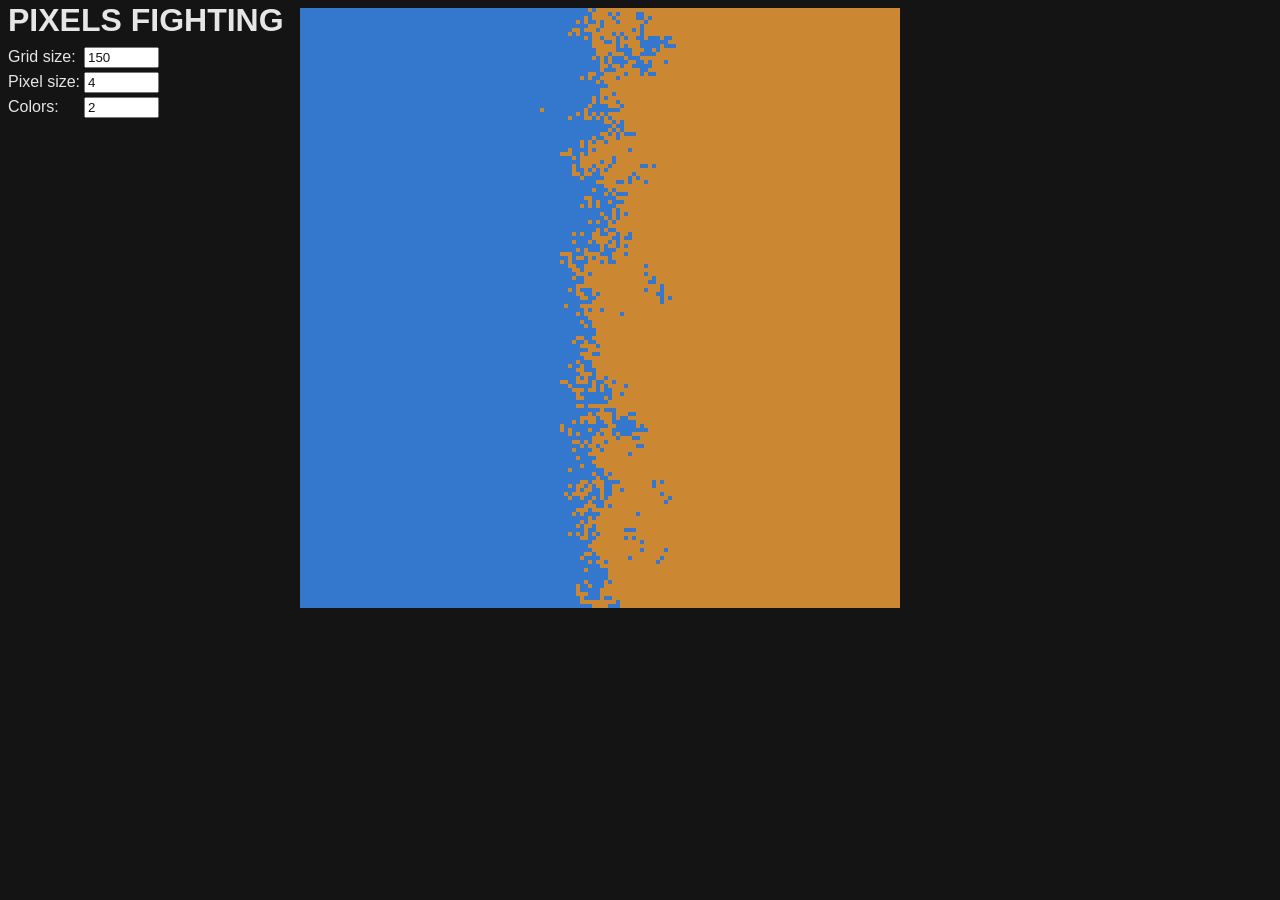
==== commit aab3d4c4: "Rename files" ====
--- a/index.html
+++ b/index.html
@@ -1,1040 +1,31 @@
 <!DOCTYPE html>
-<html lang="fr">
+<html lang="en">
+
 <head>
-<meta charset="UTF-8">
-<meta name="viewport" content="width=device-width, initial-scale=1.0">
-<title>TrajÉTS — Prototype</title>
-<link rel="preconnect" href="https://fonts.googleapis.com">
-<link href="https://fonts.googleapis.com/css2?family=Space+Grotesk:wght@500;600;700&family=Inter:wght@400;500;600;700&display=swap" rel="stylesheet">
-<style>
-  :root{
-    --green-deep:#0b5d34;
-    --green:#12793f;
-    --green-soft:#dcefdf;
-    --web-side-width:440px;
-    --ink:#161a17;
-    --ink-soft:#4d564e;
-    --muted:#8b948b;
-    --paper:#ffffff;
-    --map-bg:#eceee9;
-    --map-line:#cfd3c9;
-    --map-line-strong:#b7bcb0;
-    --danger:#c1382b;
-    --star:#1a1d1a;
-    --radius-lg:26px;
-    --radius-md:16px;
-    --radius-sm:10px;
-    --shadow-card: 0 12px 30px -12px rgba(11,30,18,0.28), 0 2px 6px rgba(11,30,18,0.10);
-  }
-  *{box-sizing:border-box;}
-  html,body{margin:0;padding:0;}
-  body{
-    font-family:'Inter',sans-serif;
-    background: radial-gradient(circle at 20% 10%, #f3f5f1 0%, #e3e6df 60%, #d7dbd2 100%);
-    min-height:100vh;
-    color:var(--ink);
-    padding-bottom:0;
-  }
+    <meta charset="UTF-8">
+    <meta name="viewport" content="width=device-width, initial-scale=1.0">
+    <title>PIXELS FIGHTING</title>
+    <link rel="stylesheet" href="index.css">
+    <script src="index.js"></script>
+</head>
 
-  /* ================= TOP TOOLBAR ================= */
-  .toolbar{
-    display:none;
-  }
-  .toolbar-title{
-    font-family:'Space Grotesk',sans-serif;
-    font-weight:700; font-size:16px;
-    display:flex; align-items:center; gap:8px;
-  }
-  .toolbar-title .dot{width:8px;height:8px;border-radius:50%; background:var(--green-deep);}
-  .view-switch{
-    display:none;
-  }
-  .view-switch button{
-    border:none; background:none; cursor:pointer;
-    font-family:'Space Grotesk',sans-serif; font-weight:600; font-size:13.5px;
-    padding:9px 20px; border-radius:999px; color:var(--ink-soft);
-    display:flex; align-items:center; gap:7px;
-    transition:background .15s ease, color .15s ease;
-  }
-  .view-switch button svg{width:15px;height:15px; stroke:currentColor; fill:none; stroke-width:2;}
-  .view-switch button.active{background:var(--green-deep); color:#eef4ef;}
+<body onload="init()" class="vsc-initialized">
+    <div class="controls-container">
+        <div class="title-container">
+            <span class="title-text">PIXELS FIGHTING</span>
+        </div>
+        <div class="controls-grid">
+            <label for="size-input">Grid size:</label>
+            <input type="number" id="size-input" value="150" min="1" step="1" onchange="init()">
 
-  .stage{
-    display:flex; justify-content:center; padding:0;
-    min-height:calc(100vh - 65px);
-  }
+            <label for="step-input">Pixel size:</label>
+            <input type="number" id="step-input" value="4" min="1" step="1" onchange="init()">
 
-  /* ================= MOBILE VIEW ================= */
-  #view-mobile{display:none !important;}
-  .phone,
-  .notch,
-  .screen{ display:none !important; }
+            <label for="colorCount-input">Colors:</label>
+            <input type="number" id="colorCount-input" value="2" min="2" step="1" max="360" onchange="init()">
+        </div>
+    </div>
+    <canvas id="canvas"></canvas>
+</body>
 
-  /* fake map background */
-  .map-layer{ position:absolute; inset:0; background:var(--map-bg); overflow:hidden; }
-  .map-layer svg{ position:absolute; inset:0; width:100%; height:100%; }
-  .map-tag{ position:absolute; font-family:'Inter',sans-serif; font-size:11px; color:#8d938a; }
-  .map-tag.strong{ font-weight:700; font-size:15px; color:#767c72; font-family:'Space Grotesk',sans-serif; }
-
-  .bottom-nav{
-    position:absolute; left:16px; right:16px; bottom:22px; height:58px;
-    background:var(--green-deep); border-radius:29px;
-    display:flex; align-items:center; justify-content:space-around;
-    box-shadow:0 14px 26px -10px rgba(11,93,52,0.55); z-index:20;
-  }
-  .bottom-nav button{ background:none;border:none;cursor:pointer; width:44px;height:44px;
-    display:flex;align-items:center;justify-content:center; border-radius:50%; transition:background .15s ease; }
-  .bottom-nav button:hover{background:rgba(255,255,255,0.12);}
-  .bottom-nav svg{width:22px;height:22px;stroke:#eef4ef;fill:none;stroke-width:1.8;}
-
-  .btn{ display:flex; align-items:center; justify-content:center; font-family:'Space Grotesk',sans-serif;
-    font-weight:600; font-size:15px; border:none; border-radius:var(--radius-sm); cursor:pointer;
-    padding:14px 18px; transition:transform .12s ease, filter .12s ease; }
-  .btn:active{transform:scale(0.98);}
-  .btn-primary{background:var(--green-deep); color:#eef4ef;}
-  .btn-primary:hover{filter:brightness(1.08);}
-  .btn-outline{background:var(--paper); color:var(--green-deep); border:1.5px solid var(--green-deep);}
-
-  .login-wrap{ flex:1; padding:56px 28px 34px; display:flex; flex-direction:column; }
-  .logo{ font-family:'Space Grotesk',sans-serif; font-size:30px; font-weight:700; margin-bottom:38px; }
-  .logo span{ background:var(--green-soft); color:var(--green-deep); padding:2px 8px; border-radius:8px; }
-  .login-title{ font-family:'Space Grotesk',sans-serif; font-size:22px; font-weight:600; margin:0 0 22px 0; }
-  .field{ border:1.5px solid #e1e4dd; border-radius:var(--radius-sm); padding:14px 16px; font-size:14.5px;
-    color:var(--ink-soft); margin-bottom:14px; background:#fbfcfa; }
-  .field.select{ display:flex; align-items:center; justify-content:space-between; cursor:pointer; color:var(--ink); }
-  .field.select svg{width:14px;height:14px;stroke:var(--muted); fill:none; stroke-width:2;}
-  .login-actions{ margin-top:auto; display:flex; flex-direction:column; gap:10px; }
-
-  .eval-card{ position:absolute; top:92px; left:18px; right:18px; background:var(--paper);
-    border-radius:var(--radius-lg); box-shadow:var(--shadow-card); padding:22px 20px; z-index:15; }
-  .eval-card-close{ position:absolute; top:14px; right:16px; width:30px;height:30px; background:var(--danger);
-    border:none; border-radius:8px; cursor:pointer; display:flex; align-items:center; justify-content:center; }
-  .eval-card-close svg{width:15px;height:15px;stroke:#fff; stroke-width:2.6;}
-  .eval-title{ font-family:'Space Grotesk',sans-serif; font-size:20px; font-weight:600; margin:0 0 18px 0; }
-  .eval-sub{ text-align:center; margin-bottom:16px; }
-  .eval-sub .route{ font-family:'Space Grotesk',sans-serif; font-weight:600; font-size:16px; }
-  .eval-sub .date{ color:var(--muted); font-size:12.5px; margin-top:2px; }
-  .eval-table{ border:1px solid #e7e9e3; border-radius:var(--radius-sm); overflow:hidden; }
-  .eval-row{ display:flex; flex-wrap:wrap; align-items:flex-start; gap:12px; padding:12px; border-bottom:1px solid #eef0ea; }
-  .eval-row:last-child{ border-bottom:none; }
-  .eval-row-main{ display:flex; align-items:center; gap:12px; flex:1 1 100%; min-width:0; }
-  .eval-icon{ width:34px;height:34px; border-radius:50%; background:var(--green-soft);
-    display:flex; align-items:center; justify-content:center; flex-shrink:0; }
-  .eval-icon svg{width:18px;height:18px; stroke:var(--green-deep); fill:none; stroke-width:1.7;}
-  .eval-name{ flex:1; font-size:13.5px; font-weight:600; min-width:0; }
-  .eval-name.anon{ height:9px; width:64%; border-radius:5px;
-    background:repeating-linear-gradient(100deg, #d7dbd0 0 8px, transparent 8px 10px); }
-  .stars{display:flex; gap:2px; flex-shrink:0;}
-  .stars svg{width:13px;height:13px;}
-  .star-fill{fill:var(--star); stroke:var(--star); stroke-width:1;}
-  .star-empty{fill:none; stroke:var(--star); stroke-width:1.3;}
-  .check-ok{width:16px;height:16px; stroke:var(--green-deep); stroke-width:2.4; fill:none; flex-shrink:0;}
-  .eval-comment-toggle{ width:28px; height:28px; border:none; border-radius:50%; background:#f0f2ec; color:var(--ink-soft);
-    display:flex; align-items:center; justify-content:center; cursor:pointer; flex-shrink:0; }
-  .eval-comment-toggle svg{width:16px;height:16px; stroke:currentColor; fill:none; stroke-width:2.2; transition:transform .15s ease;}
-  .eval-row.comment-open .eval-comment-toggle svg{transform:rotate(180deg);}
-  .eval-comment-panel{ display:none; flex:1 1 100%; }
-  .eval-row.comment-open .eval-comment-panel{ display:block; }
-  .eval-comment-panel textarea{ width:100%; min-height:70px; resize:none; border:1px solid #dfe3d7; border-radius:var(--radius-sm);
-    padding:10px 12px; font:inherit; font-size:13px; color:var(--ink); background:#fbfcfa; outline:none; }
-  .eval-comment-panel textarea::placeholder{ color:var(--muted); }
-
-  .search-card{ position:absolute; top:88px; left:18px; right:18px; background:var(--paper);
-    border-radius:var(--radius-lg); box-shadow:var(--shadow-card); padding:18px 18px 20px; z-index:15; }
-  .mode-toggle{ display:flex; background:#f0f2ec; border-radius:var(--radius-sm); padding:4px; margin-bottom:16px; gap:4px; }
-  .mode-toggle button{ flex:1; border:none; background:none; cursor:pointer; display:flex; align-items:center;
-    justify-content:center; padding:10px 0; border-radius:8px; transition:background .15s ease, color .15s ease; color:var(--ink-soft); }
-  .mode-toggle button svg{width:19px;height:19px; stroke:currentColor; fill:none; stroke-width:1.8;}
-  .mode-toggle button.selected{background:var(--green-deep); color:#eef4ef;}
-
-  .list-header{ padding:56px 22px 6px; }
-  .list-title{font-family:'Space Grotesk',sans-serif; font-weight:600; font-size:19px;}
-  .list-sub{color:var(--muted); font-size:12.5px; margin-top:2px;}
-  .list-body{ flex:1; overflow-y:auto; padding:14px 18px 100px; display:flex; flex-direction:column; gap:10px; }
-  .ride-row{ display:flex; align-items:center; gap:12px; border:1px solid #e9ebe4; border-radius:var(--radius-md);
-    padding:12px 14px; background:#fff; }
-  .ride-icon{ width:38px;height:38px; border-radius:50%; background:var(--green-soft); display:flex;
-    align-items:center; justify-content:center; flex-shrink:0; }
-  .ride-icon svg{width:19px;height:19px; stroke:var(--green-deep); fill:none; stroke-width:1.7;}
-  .ride-mid{ flex:1; min-width:0; display:flex; flex-direction:column; gap:2px; }
-  .ride-route{ font-family:'Space Grotesk',sans-serif; font-weight:600; font-size:14px; line-height:1.2; }
-  .ride-meta{ color:var(--muted); font-size:11.5px; }
-  .ride-price{ font-family:'Space Grotesk',sans-serif; font-weight:700; font-size:15px; color:var(--green-deep); flex-shrink:0; }
-
-  .form-header{padding:56px 22px 10px;}
-  .form-body{padding:0 22px 100px; display:flex; flex-direction:column; gap:22px; overflow-y:auto; flex:1;}
-  .form-group label{ display:block; font-family:'Space Grotesk',sans-serif; font-weight:600; font-size:13.5px;
-    margin-bottom:9px; color:var(--ink); }
-  .price-field{ display:flex; align-items:center; gap:8px; border:1.5px solid #e1e4dd; border-radius:var(--radius-sm);
-    padding:12px 16px; width:130px; background:#fff; }
-  .price-field span{font-family:'Space Grotesk',sans-serif; font-weight:700; color:var(--green-deep);}
-  .price-field input{border:none; outline:none; width:100%; font-size:14px; background:none; color:var(--ink);}
-  .pill-group{display:flex; gap:8px;}
-  .pill{ width:42px; height:42px; border-radius:50%; border:1.5px solid #e1e4dd; background:#fff; display:flex;
-    align-items:center; justify-content:center; font-weight:600; font-size:14px; cursor:pointer; transition:all .12s ease; }
-  .pill.selected{background:var(--green-deep); border-color:var(--green-deep); color:#eef4ef;}
-  .toggle-group{display:flex; gap:8px;}
-  .toggle-btn{ width:52px; height:42px; border-radius:var(--radius-sm); border:1.5px solid #e1e4dd; background:#fff;
-    display:flex; align-items:center; justify-content:center; cursor:pointer; }
-  .toggle-btn svg{width:16px;height:16px; stroke-width:2.4;}
-  .toggle-btn.yes.selected{background:var(--green-soft); border-color:var(--green-deep);}
-  .toggle-btn.yes.selected svg{stroke:var(--green-deep);}
-  .toggle-btn.no.selected{background:#fbeceb; border-color:var(--danger);}
-  .toggle-btn.no.selected svg{stroke:var(--danger);}
-  .toggle-btn:not(.selected) svg{stroke:#b7bcb0;}
-  .note-field{ grid-column:1 / -1; }
-  .note-field textarea{
-    width:100%; min-height:96px; resize:vertical; border:1.5px solid #e1e4dd; border-radius:var(--radius-sm);
-    padding:12px 16px; font:inherit; font-size:14px; color:var(--ink); background:#fff; outline:none; resize:none;
-  }
-  .note-field textarea::placeholder{ color:var(--muted); }
-  .form-save{position:absolute; left:22px; right:22px; bottom:96px;}
-
-  .upc-row{ display:flex; align-items:center; gap:12px; border:1px solid #e9ebe4; border-radius:var(--radius-md);
-    padding:12px 14px; background:#fff; }
-  .upc-icon{width:38px;height:38px;border-radius:50%;background:var(--green-soft); display:flex;align-items:center;justify-content:center; flex-shrink:0;}
-  .upc-icon svg{width:18px;height:18px;stroke:var(--green-deep); fill:none; stroke-width:1.7;}
-  .upc-mid{flex:1; min-width:0;}
-  .upc-route{font-family:'Space Grotesk',sans-serif; font-weight:600; font-size:14px;}
-  .upc-date{color:var(--muted); font-size:11.5px; margin-top:2px;}
-  .upc-price{font-family:'Space Grotesk',sans-serif; font-weight:700; color:var(--green-deep); font-size:14px;}
-
-  .profile-top{padding:52px 22px 20px; display:flex; flex-direction:column; align-items:center;}
-  .back-arrow{ position:absolute; top:24px; left:20px; width:34px;height:34px; border-radius:50%; display:flex;
-    align-items:center;justify-content:center; background:#f0f2ec; border:none; cursor:pointer; }
-  .back-arrow svg{width:16px;height:16px; stroke:var(--ink); stroke-width:2.2;}
-  .avatar-wrap{position:relative; margin-bottom:6px;}
-  .avatar{ width:96px;height:96px; border-radius:50%; background:var(--green-soft); display:flex;
-    align-items:center; justify-content:center; }
-  .avatar svg{width:52px;height:52px; stroke:var(--green-deep); fill:none; stroke-width:1.5;}
-  .avatar-edit{ position:absolute; right:0; bottom:2px; width:28px;height:28px; border-radius:50%;
-    background:var(--green-deep); border:3px solid #fff; display:flex; align-items:center; justify-content:center; }
-  .avatar-edit svg{width:13px;height:13px; stroke:#fff; fill:none; stroke-width:2;}
-  .profile-name{font-family:'Space Grotesk',sans-serif; font-weight:600; font-size:17px; margin-top:10px;}
-  .profile-list{padding:6px 22px; display:flex; flex-direction:column; gap:10px;}
-  .profile-item{ display:flex; align-items:center; gap:14px; border:1px solid #e9ebe4; border-radius:var(--radius-md);
-    padding:14px 16px; background:#fff; }
-  .profile-item svg{width:19px;height:19px; stroke:var(--ink-soft); fill:none; stroke-width:1.7;}
-  .profile-item span{font-size:14px; font-weight:500;}
-  .logout-btn{ position:absolute; left:22px; right:22px; bottom:96px; background:var(--danger); color:#fdf0ee; }
-  .logout-btn svg{width:17px;height:17px; stroke:#fdf0ee; stroke-width:2.2; margin-right:8px;}
-  .scroll-area{overflow-y:auto;}
-
-  /* ================= WEB VIEW ================= */
-  #view-web{ display:flex; flex-direction:column; align-items:stretch; width:100%; min-height:100%; }
-  .browser-frame{
-    width:100%; height:100vh;
-    background:#fff; border-radius:0; overflow:hidden;
-    box-shadow:none;
-    display:flex; flex-direction:column;
-    border:none;
-  }
-  .browser-topbar{
-    display:none;
-  }
-  .dots{display:flex; gap:6px;}
-  .dots span{width:10px;height:10px;border-radius:50%;}
-  .dots span:nth-child(1){background:#e5695c;}
-  .dots span:nth-child(2){background:#e3b94f;}
-  .dots span:nth-child(3){background:#63b76c;}
-  .browser-url{
-    flex:1; background:#fff; border:1px solid #dde1d6; border-radius:8px;
-    font-size:12.5px; color:var(--ink-soft); padding:6px 12px;
-    font-family:'Inter'; display:flex; align-items:center; gap:8px;
-  }
-  .browser-url svg{width:12px;height:12px; stroke:var(--muted); fill:none; stroke-width:2;}
-
-  .site-nav{
-    display:none;
-  }
-  .site-logo{font-family:'Space Grotesk',sans-serif; font-weight:700; font-size:18px;}
-  .site-logo span{background:var(--green-soft); color:var(--green-deep); padding:2px 8px; border-radius:8px;}
-  .site-links{display:flex; gap:6px;}
-  .site-links button{
-    border:none; background:none; cursor:pointer; font-family:'Space Grotesk',sans-serif; font-weight:600;
-    font-size:13.5px; padding:9px 16px; border-radius:8px; color:var(--ink-soft);
-  }
-  .site-links button.selected{background:var(--green-soft); color:var(--green-deep);}
-  .site-right{display:flex; align-items:center; gap:10px;}
-  .site-avatar-btn{
-    width:36px;height:36px; border-radius:50%; background:var(--green-soft); border:none; cursor:pointer;
-    display:flex; align-items:center; justify-content:center;
-  }
-  .site-avatar-btn svg{width:18px;height:18px; stroke:var(--green-deep); fill:none; stroke-width:1.7;}
-
-  .web-body{ flex:1; overflow-y:auto; background:#fafbf8; min-height:0; }
-  .web-body{ position:relative; }
-  .web-screen{ display:none; min-height:100%; }
-  .web-screen.active{ display:block; }
-
-  .web-hotbar{
-    position:fixed;
-    left:50%;
-    bottom:24px;
-    transform:translateX(-50%);
-    width:min(720px, calc(100% - 48px));
-    z-index:20;
-    background:var(--green-deep);
-    border-radius:999px;
-    display:none;
-    align-items:center;
-    justify-content:space-between;
-    gap:8px;
-    padding:10px;
-    box-shadow:0 14px 26px -10px rgba(11,93,52,0.55);
-  }
-  .web-hotbar.active{ display:flex; }
-  .web-hotbar button{
-    flex:1;
-    border:none;
-    background:none;
-    cursor:pointer;
-    height:46px;
-    border-radius:999px;
-    display:flex;
-    align-items:center;
-    justify-content:center;
-    gap:8px;
-    color:#eef4ef;
-    font-family:'Space Grotesk',sans-serif;
-    font-weight:600;
-    font-size:13.5px;
-    padding:0 16px;
-  }
-  .web-hotbar button svg{width:18px;height:18px; stroke:currentColor; fill:none; stroke-width:1.9;}
-  .web-hotbar button.selected{background:rgba(255,255,255,0.12);}
-
-  /* web login */
-  .web-login-grid{ display:grid; grid-template-columns:1fr 1fr; min-height:636px; }
-  .web-login-side{
-    background:linear-gradient(160deg, var(--green-deep), #0d3f24);
-    color:#eef4ef; display:flex; flex-direction:column; justify-content:center; padding:56px;
-    min-height:100vh;
-  }
-  .web-login-side .logo{font-size:34px; margin-bottom:18px; color:#fff;}
-  .web-login-side .logo span{background:rgba(255,255,255,0.16); color:#fff;}
-  .web-login-side p{font-size:14.5px; line-height:1.6; color:#d8eadf; opacity:.85; max-width:320px;}
-  .web-login-form{ display:flex; flex-direction:column; justify-content:center; padding:56px 72px; gap:14px; min-height:100vh; }
-  .web-login-form h1{font-family:'Space Grotesk',sans-serif; font-size:24px; margin:0 0 6px 0;}
-  .web-login-form .muted-line{color:var(--muted); font-size:13.5px; margin-bottom:18px;}
-  .web-field{ border:1.5px solid #e1e4dd; border-radius:var(--radius-sm); padding:13px 16px; font-size:14px; background:#fbfcfa; }
-  .web-actions{display:flex; gap:12px; margin-top:6px;}
-  .web-actions .btn{flex:1;}
-
-  /* generic web page padding wrapper */
-  .web-page{ max-width:960px; margin:0 auto; padding:36px 40px 60px; }
-  .web-heading{font-family:'Space Grotesk',sans-serif; font-weight:600; font-size:22px; margin:0 0 4px;}
-  .web-subheading{color:var(--muted); font-size:13.5px; margin:0 0 26px;}
-
-  /* web evaluation */
-  .web-eval-grid{ display:grid; grid-template-columns:1.1fr 1.4fr; gap:28px; align-items:start; }
-  .web-map-card{
-    border-radius:var(--radius-md); overflow:hidden; border:1px solid #e7e9e3; height:340px; position:relative;
-  }
-  .web-eval-table{border:1px solid #e7e9e3; border-radius:var(--radius-md); overflow:hidden; background:#fff;}
-
-  /* web search */
-  .web-search-grid{ display:grid; grid-template-columns:var(--web-side-width) 1fr; gap:0; min-height:100vh; }
-  .web-search-panel{ padding:36px 32px; border-right:1px solid #eceee6; }
-  .web-search-panel h2{font-family:'Space Grotesk',sans-serif; font-size:18px; margin:0 0 18px;}
-  .web-map-pane{ position:relative; min-height:100vh; }
-
-  /* web results */
-  .web-results-layout{ display:grid; grid-template-columns:var(--web-side-width) 1fr; min-height:100vh; }
-  .web-results-panel{ padding:36px 32px; border-right:1px solid #eceee6; overflow-y:auto; }
-  .web-results-panel .web-heading{ margin-bottom:6px; }
-  .web-results-panel .web-subheading{ margin-bottom:18px; }
-  .web-results-grid{ display:grid; grid-template-columns:1fr; gap:14px; }
-  .web-ride-card{ display:flex; align-items:flex-start; gap:14px; border:1px solid #e9ebe4; border-radius:var(--radius-md);
-    padding:16px; background:#fff; }
-  .web-ride-mid{ flex:1; min-width:0; display:flex; flex-direction:column; gap:8px; }
-  .web-ride-route{ font-family:'Space Grotesk',sans-serif; font-weight:600; font-size:15px; line-height:1.2; }
-  .web-ride-meta{ color:var(--muted); font-size:12.5px; }
-  .web-ride-pills{ display:flex; flex-wrap:wrap; gap:6px; }
-  .web-ride-pill{ padding:5px 9px; border-radius:999px; background:#f3f5f0; color:var(--ink-soft); font-size:11.5px; font-weight:600; }
-  .web-ride-cta{ margin-left:auto; align-self:center; white-space:nowrap; }
-  .web-results-map{ position:relative; min-height:100vh; }
-
-  .confirm-overlay{
-    position:fixed;
-    inset:0;
-    background:rgba(14, 18, 15, 0.42);
-    display:none;
-    align-items:center;
-    justify-content:center;
-    padding:20px;
-    z-index:60;
-    backdrop-filter:blur(4px);
-  }
-  .confirm-overlay.active{ display:flex; }
-  .confirm-modal{
-    width:min(420px, 100%);
-    background:var(--paper);
-    border-radius:var(--radius-lg);
-    box-shadow:0 24px 60px -20px rgba(11,30,18,0.35);
-    border:1px solid rgba(255,255,255,0.55);
-    padding:24px 22px 22px;
-  }
-  .confirm-modal h2{
-    margin:0 0 10px;
-    font-family:'Space Grotesk',sans-serif;
-    font-size:22px;
-  }
-  .confirm-modal p{
-    margin:0;
-    color:var(--ink-soft);
-    font-size:14px;
-    line-height:1.55;
-  }
-  .confirm-actions{
-    display:flex;
-    gap:10px;
-    margin-top:22px;
-  }
-  .confirm-actions .btn{
-    flex:1;
-  }
-
-  /* web create form */
-  .web-form-grid{ display:grid; grid-template-columns:200px 1fr; gap:22px 24px; align-items:center; max-width:560px; }
-  .web-form-grid label{font-family:'Space Grotesk',sans-serif; font-weight:600; font-size:14px;}
-
-  /* web upcoming table */
-  .web-table{ width:100%; border-collapse:collapse; background:#fff; border:1px solid #e9ebe4; border-radius:var(--radius-md); overflow:hidden; }
-  .web-table th{ text-align:left; font-family:'Space Grotesk',sans-serif; font-size:12.5px; text-transform:uppercase;
-    letter-spacing:.05em; color:var(--muted); padding:14px 18px; border-bottom:1px solid #eceee6; background:#f8f9f5;}
-  .web-table td{ padding:14px 18px; border-bottom:1px solid #f0f1eb; font-size:14px; }
-  .web-table tr:last-child td{border-bottom:none;}
-  .web-trips-layout{ display:grid; grid-template-columns:var(--web-side-width) 1fr; min-height:100vh; }
-  .web-trips-panel{ padding:36px 32px; border-right:1px solid #eceee6; overflow-y:auto; }
-  .web-trips-panel .web-heading{ margin-bottom:6px; }
-  .web-trips-panel .web-subheading{ margin-bottom:18px; }
-  .web-trips-map{ position:relative; min-height:100vh; }
-  .web-trip-cards{ display:flex; flex-direction:column; gap:12px; }
-  .web-trip-card{ display:flex; align-items:center; gap:14px; border:1px solid #e9ebe4; border-radius:var(--radius-md);
-    padding:16px; background:#fff; }
-  .web-trip-mid{ flex:1; min-width:0; }
-  .web-trip-kind{ font-family:'Space Grotesk',sans-serif; font-weight:600; font-size:13.5px; }
-  .web-trip-meta{ color:var(--muted); font-size:12.5px; margin-top:2px; }
-  .web-trip-price{ font-family:'Space Grotesk',sans-serif; font-weight:700; color:var(--green-deep); font-size:14px; }
-
-  /* web profile */
-  .web-profile-grid{ display:grid; grid-template-columns:var(--web-side-width) 1fr; gap:32px; }
-  .web-profile-side{ border:1px solid #e9ebe4; border-radius:var(--radius-md); padding:24px 18px; background:#fff;
-    display:flex; flex-direction:column; align-items:center; }
-  .web-profile-side .profile-name{margin-top:12px;}
-  .web-profile-menu{ margin-top:24px; width:100%; display:flex; flex-direction:column; gap:6px; }
-  .web-profile-menu button{ display:flex; align-items:center; gap:10px; border:none; background:none; text-align:left;
-    padding:10px 12px; border-radius:8px; cursor:pointer; font-size:13.5px; font-weight:500; color:var(--ink-soft); width:100%; }
-  .web-profile-menu button.selected{background:var(--green-soft); color:var(--green-deep);}
-  .web-profile-menu button svg{width:16px;height:16px; stroke:currentColor; fill:none; stroke-width:1.8;}
-  .web-profile-content{ border:1px solid #e9ebe4; border-radius:var(--radius-md); padding:28px; background:#fff; }
-  .web-profile-content h3{font-family:'Space Grotesk',sans-serif; margin-top:0;}
-  .web-info-row{ display:flex; justify-content:space-between; padding:12px 0; border-bottom:1px solid #f0f1eb; font-size:14px; }
-  .web-info-row:last-child{border-bottom:none;}
-  .web-info-row span:first-child{color:var(--muted);}
-
-  footer.credit{ display:none; }
-</style>
-</head>
-<body>
-
-<div class="toolbar">
-  <div class="toolbar-title"><span class="dot"></span> TrajÉTS — Prototype</div>
-  <div class="view-switch">
-    <button id="btn-mobile" onclick="setView('mobile')">
-      <svg viewBox="0 0 24 24"><rect x="6" y="2" width="12" height="20" rx="2"/><line x1="10" y1="19" x2="14" y2="19"/></svg>
-      Mobile
-    </button>
-    <button id="btn-web" onclick="setView('web')">
-      <svg viewBox="0 0 24 24"><rect x="2" y="4" width="20" height="14" rx="2"/><line x1="8" y1="21" x2="16" y2="21"/><line x1="12" y1="18" x2="12" y2="21"/></svg>
-      Web
-    </button>
-  </div>
-</div>
-
-<div class="stage">
-
-  <!-- ======================= MOBILE VIEW ======================= -->
-  <div id="view-mobile">
-    <div class="phone">
-      <div class="notch"></div>
-
-      <!-- LOGIN -->
-      <div class="screen active" data-screen="login">
-        <div class="login-wrap">
-          <div class="logo">Traj<span>ÉTS</span></div>
-          <h1 class="login-title">Connexion</h1>
-          <div class="field">Nom d'utilisateur</div>
-          <div class="field">Mot de passe</div>
-          <div class="login-actions">
-            <button class="btn btn-primary" onclick="go('search')">Se connecter</button>
-            <button class="btn btn-outline" onclick="go('search')">S'inscrire</button>
-          </div>
-        </div>
-      </div>
-
-      <!-- REVIEW -->
-      <div class="screen" data-screen="review">
-        <div class="map-layer" id="map-review-m"></div>
-        <div class="eval-card">
-          <button class="eval-card-close" onclick="go('search')">
-            <svg viewBox="0 0 24 24"><line x1="5" y1="5" x2="19" y2="19"/><line x1="19" y1="5" x2="5" y2="19"/></svg>
-          </button>
-          <h2 class="eval-title">Évaluation</h2>
-          <div class="eval-sub"><div class="route">MTL → QC</div><div class="date">20 octobre</div></div>
-          <div class="eval-table" id="eval-table-m"></div>
-          <button class="btn btn-primary" style="width:100%; margin-top:18px;" onclick="go('search')">Enregistrer</button>
-        </div>
-        <div class="bottom-nav">
-          <button onclick="go('search')"><svg viewBox="0 0 24 24"><path d="M4 11 12 4l8 7"/><path d="M6 10v9a1 1 0 0 0 1 1h4v-6h2v6h4a1 1 0 0 0 1-1v-9"/></svg></button>
-          <button onclick="go('upcoming')"><svg viewBox="0 0 24 24"><line x1="4" y1="7" x2="20" y2="7"/><line x1="4" y1="12" x2="20" y2="12"/><line x1="4" y1="17" x2="20" y2="17"/></svg></button>
-          <button onclick="go('profile')"><svg viewBox="0 0 24 24"><circle cx="12" cy="8" r="3.4"/><path d="M5 20c0-4 3.2-7 7-7s7 3 7 7"/></svg></button>
-        </div>
-      </div>
-
-      <!-- SEARCH -->
-      <div class="screen" data-screen="search">
-        <div class="map-layer" id="map-search-m"></div>
-        <div class="search-card">
-          <div class="mode-toggle">
-            <button class="selected" data-mode="passenger" onclick="setMode('passenger')">
-              <svg viewBox="0 0 24 24"><circle cx="12" cy="7" r="3.2"/><path d="M5 21c0-4 3.1-7 7-7s7 3 7 7"/></svg>
-            </button>
-            <button data-mode="driver" onclick="setMode('driver')">
-              <svg viewBox="0 0 24 24"><circle cx="12" cy="12" r="9"/><circle cx="12" cy="12" r="2.4"/><line x1="12" y1="3" x2="12" y2="7"/><line x1="12" y1="17" x2="12" y2="21"/><line x1="3" y1="12" x2="7" y2="12"/><line x1="17" y1="12" x2="21" y2="12"/></svg>
-            </button>
-          </div>
-          <div class="field select">Départ <svg viewBox="0 0 24 24"><polyline points="6 9 12 15 18 9"/></svg></div>
-          <div class="field select">Arrivée <svg viewBox="0 0 24 24"><polyline points="6 9 12 15 18 9"/></svg></div>
-          <div class="field select">Date et Heure<svg viewBox="0 0 24 24"><polyline points="6 9 12 15 18 9"/></svg></div>
-          <button class="btn btn-primary" style="width:100%" onclick="goSearch()">Go !</button>
-        </div>
-        <div class="bottom-nav">
-          <button onclick="go('search')"><svg viewBox="0 0 24 24"><path d="M4 11 12 4l8 7"/><path d="M6 10v9a1 1 0 0 0 1 1h4v-6h2v6h4a1 1 0 0 0 1-1v-9"/></svg></button>
-          <button onclick="go('upcoming')"><svg viewBox="0 0 24 24"><line x1="4" y1="7" x2="20" y2="7"/><line x1="4" y1="12" x2="20" y2="12"/><line x1="4" y1="17" x2="20" y2="17"/></svg></button>
-          <button onclick="go('profile')"><svg viewBox="0 0 24 24"><circle cx="12" cy="8" r="3.4"/><path d="M5 20c0-4 3.2-7 7-7s7 3 7 7"/></svg></button>
-        </div>
-      </div>
-
-      <!-- RESULTS -->
-      <div class="screen" data-screen="results">
-        <div class="list-header"><div class="list-title">MTL → QC</div><div class="list-sub">20 octobre</div></div>
-        <div class="list-body scroll-area" id="results-list-m"></div>
-        <div class="bottom-nav">
-          <button onclick="go('search')"><svg viewBox="0 0 24 24"><path d="M4 11 12 4l8 7"/><path d="M6 10v9a1 1 0 0 0 1 1h4v-6h2v6h4a1 1 0 0 0 1-1v-9"/></svg></button>
-          <button onclick="go('upcoming')"><svg viewBox="0 0 24 24"><line x1="4" y1="7" x2="20" y2="7"/><line x1="4" y1="12" x2="20" y2="12"/><line x1="4" y1="17" x2="20" y2="17"/></svg></button>
-          <button onclick="go('profile')"><svg viewBox="0 0 24 24"><circle cx="12" cy="8" r="3.4"/><path d="M5 20c0-4 3.2-7 7-7s7 3 7 7"/></svg></button>
-        </div>
-      </div>
-
-      <!-- CREATE -->
-      <div class="screen" data-screen="create">
-        <div class="form-header"><div class="list-title">MTL → QC</div><div class="list-sub">20 octobre</div></div>
-        <div class="form-body scroll-area">
-          <div class="form-group"><label>Prix</label>
-            <div class="price-field"><span>$</span><input type="text" disabled></div>
-          </div>
-          <div class="form-group"><label>Bagages</label>
-            <div class="pill-group">
-              <div class="pill" onclick="selectPill(this)">1</div>
-              <div class="pill selected" onclick="selectPill(this)">2</div>
-              <div class="pill" onclick="selectPill(this)">3</div>
-            </div>
-          </div>
-          <div class="form-group"><label>Animaux</label>
-            <div class="toggle-group">
-              <div class="toggle-btn yes selected" onclick="selectToggle(this)"><svg viewBox="0 0 24 24"><polyline points="4 12 9 17 20 6"/></svg></div>
-              <div class="toggle-btn no" onclick="selectToggle(this)"><svg viewBox="0 0 24 24"><line x1="5" y1="5" x2="19" y2="19"/><line x1="19" y1="5" x2="5" y2="19"/></svg></div>
-            </div>
-          </div>
-          <div class="form-group"><label>Places</label>
-            <div class="pill-group">
-              <div class="pill" onclick="selectPill(this)">1</div>
-              <div class="pill" onclick="selectPill(this)">2</div>
-              <div class="pill selected" onclick="selectPill(this)">3</div>
-              <div class="pill" onclick="selectPill(this)">4</div>
-              <div class="pill" onclick="selectPill(this)">5</div>
-            </div>
-          </div>
-        </div>
-        <button class="btn btn-primary form-save" onclick="go('upcoming')">Enregistrer</button>
-        <div class="bottom-nav">
-          <button onclick="go('search')"><svg viewBox="0 0 24 24"><path d="M4 11 12 4l8 7"/><path d="M6 10v9a1 1 0 0 0 1 1h4v-6h2v6h4a1 1 0 0 0 1-1v-9"/></svg></button>
-          <button onclick="go('upcoming')"><svg viewBox="0 0 24 24"><line x1="4" y1="7" x2="20" y2="7"/><line x1="4" y1="12" x2="20" y2="12"/><line x1="4" y1="17" x2="20" y2="17"/></svg></button>
-          <button onclick="go('profile')"><svg viewBox="0 0 24 24"><circle cx="12" cy="8" r="3.4"/><path d="M5 20c0-4 3.2-7 7-7s7 3 7 7"/></svg></button>
-        </div>
-      </div>
-
-      <!-- UPCOMING -->
-      <div class="screen" data-screen="upcoming">
-        <div class="list-header"><div class="list-title">À venir</div></div>
-        <div class="list-body scroll-area">
-          <div class="upc-row">
-            <div class="upc-icon"><svg viewBox="0 0 24 24"><circle cx="12" cy="12" r="9"/><circle cx="12" cy="12" r="2.4"/><line x1="12" y1="3" x2="12" y2="7"/><line x1="12" y1="17" x2="12" y2="21"/><line x1="3" y1="12" x2="7" y2="12"/><line x1="17" y1="12" x2="21" y2="12"/></svg></div>
-            <div class="upc-mid"><div class="upc-route">MTL → QC</div><div class="upc-date">20 oct. · 14h</div></div>
-            <div class="upc-price">$</div>
-          </div>
-          <div class="upc-row">
-            <div class="upc-icon"><svg viewBox="0 0 24 24"><circle cx="9" cy="7" r="2.6"/><path d="M4 20c0-3 2.2-5.3 5-5.3s5 2.3 5 5.3"/></svg></div>
-            <div class="upc-mid"><div class="upc-route">QC → MTL</div><div class="upc-date">25 oct. · 18h</div></div>
-            <div class="upc-price">$</div>
-          </div>
-        </div>
-        <div class="bottom-nav">
-          <button onclick="go('search')"><svg viewBox="0 0 24 24"><path d="M4 11 12 4l8 7"/><path d="M6 10v9a1 1 0 0 0 1 1h4v-6h2v6h4a1 1 0 0 0 1-1v-9"/></svg></button>
-          <button onclick="go('upcoming')"><svg viewBox="0 0 24 24"><line x1="4" y1="7" x2="20" y2="7"/><line x1="4" y1="12" x2="20" y2="12"/><line x1="4" y1="17" x2="20" y2="17"/></svg></button>
-          <button onclick="go('profile')"><svg viewBox="0 0 24 24"><circle cx="12" cy="8" r="3.4"/><path d="M5 20c0-4 3.2-7 7-7s7 3 7 7"/></svg></button>
-        </div>
-      </div>
-
-      <!-- PROFILE -->
-      <div class="screen" data-screen="profile">
-        <button class="back-arrow" onclick="go('search')"><svg viewBox="0 0 24 24"><polyline points="15 18 9 12 15 6"/></svg></button>
-        <div class="profile-top">
-          <div class="avatar-wrap">
-            <div class="avatar"><svg viewBox="0 0 24 24"><circle cx="12" cy="8" r="4"/><path d="M4 21c0-4.4 3.6-8 8-8s8 3.6 8 8"/></svg></div>
-            <div class="avatar-edit"><svg viewBox="0 0 24 24"><path d="M12 20h9"/><path d="M16.5 3.5a2.1 2.1 0 0 1 3 3L7 19l-4 1 1-4Z"/></svg></div>
-          </div>
-          <div class="profile-name">Nom Utilisateur</div>
-        </div>
-        <div class="profile-list">
-          <div class="profile-item"><svg viewBox="0 0 24 24"><circle cx="12" cy="12" r="3"/><path d="M19.4 15a1.7 1.7 0 0 0 .3 1.9l.1.1a2 2 0 1 1-2.8 2.8l-.1-.1a1.7 1.7 0 0 0-1.9-.3 1.7 1.7 0 0 0-1 1.5V21a2 2 0 1 1-4 0v-.1a1.7 1.7 0 0 0-1-1.6 1.7 1.7 0 0 0-1.9.3l-.1.1a2 2 0 1 1-2.8-2.8l.1-.1a1.7 1.7 0 0 0 .3-1.9 1.7 1.7 0 0 0-1.5-1H3a2 2 0 1 1 0-4h.1a1.7 1.7 0 0 0 1.6-1 1.7 1.7 0 0 0-.3-1.9l-.1-.1a2 2 0 1 1 2.8-2.8l.1.1a1.7 1.7 0 0 0 1.9.3H9a1.7 1.7 0 0 0 1-1.5V3a2 2 0 1 1 4 0v.1a1.7 1.7 0 0 0 1 1.5 1.7 1.7 0 0 0 1.9-.3l.1-.1a2 2 0 1 1 2.8 2.8l-.1.1a1.7 1.7 0 0 0-.3 1.9V9a1.7 1.7 0 0 0 1.5 1H21a2 2 0 1 1 0 4h-.1a1.7 1.7 0 0 0-1.5 1Z"/></svg><span>Paramètres</span></div>
-          <div class="profile-item"><svg viewBox="0 0 24 24"><circle cx="12" cy="12" r="9"/></svg><span>Thème</span></div>
-        </div>
-        <button class="btn logout-btn" onclick="go('login')"><svg viewBox="0 0 24 24"><path d="M9 21H5a2 2 0 0 1-2-2V5a2 2 0 0 1 2-2h4"/><polyline points="16 17 21 12 16 7"/><line x1="21" y1="12" x2="9" y2="12"/></svg>Déconnexion</button>
-      </div>
-
-    </div>
-  </div>
-
-  <!-- ======================= WEB VIEW ======================= -->
-  <div id="view-web">
-    <div class="browser-frame">
-      <div class="browser-topbar">
-        <div class="dots"><span></span><span></span><span></span></div>
-        <div class="browser-url">
-          <svg viewBox="0 0 24 24"><rect x="4" y="10" width="16" height="10" rx="2"/><path d="M8 10V7a4 4 0 0 1 8 0v3"/></svg>
-          <span id="url-text">trajets-ets.app/connexion</span>
-        </div>
-      </div>
-
-      <div class="site-nav" id="site-nav" style="display:none;">
-        <div class="site-logo">Traj<span>ÉTS</span></div>
-        <div class="site-links">
-          <button data-nav="search" onclick="go('search')">Rechercher</button>
-          <button data-nav="upcoming" onclick="go('upcoming')">Mes trajets</button>
-        </div>
-        <div class="site-right">
-          <button class="site-avatar-btn" onclick="go('profile')">
-            <svg viewBox="0 0 24 24"><circle cx="12" cy="8" r="3.4"/><path d="M5 20c0-4 3.2-7 7-7s7 3 7 7"/></svg>
-          </button>
-        </div>
-      </div>
-
-      <div class="web-hotbar" id="web-hotbar">
-        <button data-nav="search" onclick="go('search')">
-          <svg viewBox="0 0 24 24"><path d="M4 11 12 4l8 7"/><path d="M6 10v9a1 1 0 0 0 1 1h4v-6h2v6h4a1 1 0 0 0 1-1v-9"/></svg>
-          Recherche
-        </button>
-        <button data-nav="upcoming" onclick="go('upcoming')">
-          <svg viewBox="0 0 24 24"><line x1="4" y1="7" x2="20" y2="7"/><line x1="4" y1="12" x2="20" y2="12"/><line x1="4" y1="17" x2="20" y2="17"/></svg>
-          Mes trajets
-        </button>
-        <button data-nav="profile" onclick="go('profile')">
-          <svg viewBox="0 0 24 24"><circle cx="12" cy="8" r="3.4"/><path d="M5 20c0-4 3.2-7 7-7s7 3 7 7"/></svg>
-          Profil
-        </button>
-      </div>
-
-      <div class="web-body">
-
-        <!-- WEB LOGIN -->
-        <div class="web-screen active" data-screen="login">
-          <div class="web-login-grid">
-            <div class="web-login-side">
-              <div class="logo">Traj<span>ÉTS</span></div>
-              <p>Le covoiturage entre étudiants de l'ÉTS pour vos trajets Montréal ↔ Québec. Partagez la route, partagez les frais.</p>
-            </div>
-            <div class="web-login-form">
-              <h1>Connexion</h1>
-              <div class="muted-line">Accédez à votre compte TrajÉTS</div>
-              <div class="web-field">Nom d'utilisateur</div>
-              <div class="web-field">Mot de passe</div>
-              <div class="web-actions">
-                <button class="btn btn-primary" onclick="go('search')">Se connecter</button>
-                <button class="btn btn-outline" onclick="go('search')">S'inscrire</button>
-              </div>
-            </div>
-          </div>
-        </div>
-
-        <!-- WEB REVIEW -->
-        <div class="web-screen" data-screen="review">
-          <div class="web-page">
-            <h1 class="web-heading">Évaluation du trajet</h1>
-            <div class="web-subheading">MTL → QC · 20 octobre · 14h</div>
-            <div class="web-eval-grid">
-              <div class="web-map-card"><div class="map-layer" id="map-review-w"></div></div>
-              <div>
-                <div class="web-eval-table" id="eval-table-w"></div>
-                <button class="btn btn-primary" style="margin-top:18px;" onclick="go('search')">Enregistrer</button>
-              </div>
-            </div>
-          </div>
-        </div>
-
-        <!-- WEB SEARCH -->
-        <div class="web-screen" data-screen="search">
-          <div class="web-search-grid">
-            <div class="web-search-panel">
-              <h2>Trouver un trajet</h2>
-              <div class="mode-toggle">
-                <button class="selected" data-mode="passenger" onclick="setMode('passenger')">
-                  <svg viewBox="0 0 24 24"><circle cx="12" cy="7" r="3.2"/><path d="M5 21c0-4 3.1-7 7-7s7 3 7 7"/></svg>
-                </button>
-                <button data-mode="driver" onclick="setMode('driver')">
-                  <svg viewBox="0 0 24 24"><circle cx="12" cy="12" r="9"/><circle cx="12" cy="12" r="2.4"/><line x1="12" y1="3" x2="12" y2="7"/><line x1="12" y1="17" x2="12" y2="21"/><line x1="3" y1="12" x2="7" y2="12"/><line x1="17" y1="12" x2="21" y2="12"/></svg>
-                </button>
-              </div>
-              <div class="field select">Départ <svg viewBox="0 0 24 24"><polyline points="6 9 12 15 18 9"/></svg></div>
-              <div class="field select">Arrivée <svg viewBox="0 0 24 24"><polyline points="6 9 12 15 18 9"/></svg></div>
-              <div class="field select">Date et Heure<svg viewBox="0 0 24 24"><polyline points="6 9 12 15 18 9"/></svg></div>
-              <button class="btn btn-primary" style="width:100%" onclick="goSearch()">Go !</button>
-            </div>
-            <div class="web-map-pane"><div class="map-layer" id="map-search-w"></div></div>
-          </div>
-        </div>
-
-        <!-- WEB RESULTS -->
-        <div class="web-screen" data-screen="results">
-          <div class="web-results-layout">
-            <div class="web-results-panel">
-              <h1 class="web-heading">Trajets disponibles</h1>
-              <div class="web-subheading">MTL → QC · 20 octobre · 14h</div>
-              <div class="web-results-grid" id="results-list-w"></div>
-            </div>
-            <div class="web-results-map"><div class="map-layer" id="map-results-w"></div></div>
-          </div>
-        </div>
-
-        <!-- WEB CREATE -->
-        <div class="web-screen" data-screen="create">
-          <div class="web-page">
-            <h1 class="web-heading">Publier un trajet</h1>
-            <div class="web-subheading">MTL → QC · 20 octobre · 14h</div>
-            <div class="web-form-grid">
-              <label>Prix</label>
-              <div class="price-field"><span>$</span><input type="text" disabled></div>
-
-              <label>Bagages</label>
-              <div class="pill-group">
-                <div class="pill" onclick="selectPill(this)">1</div>
-                <div class="pill selected" onclick="selectPill(this)">2</div>
-                <div class="pill" onclick="selectPill(this)">3</div>
-              </div>
-
-              <label>Animaux</label>
-              <div class="toggle-group">
-                <div class="toggle-btn yes selected" onclick="selectToggle(this)"><svg viewBox="0 0 24 24"><polyline points="4 12 9 17 20 6"/></svg></div>
-                <div class="toggle-btn no" onclick="selectToggle(this)"><svg viewBox="0 0 24 24"><line x1="5" y1="5" x2="19" y2="19"/><line x1="19" y1="5" x2="5" y2="19"/></svg></div>
-              </div>
-
-              <label>Places</label>
-              <div class="pill-group">
-                <div class="pill" onclick="selectPill(this)">1</div>
-                <div class="pill" onclick="selectPill(this)">2</div>
-                <div class="pill selected" onclick="selectPill(this)">3</div>
-                <div class="pill" onclick="selectPill(this)">4</div>
-                <div class="pill" onclick="selectPill(this)">5</div>
-              </div>
-
-              <label>Note</label>
-              <div class="note-field">
-                <textarea placeholder="Ajouter une note..." disabled></textarea>
-              </div>
-            </div>
-            <button class="btn btn-primary" style="margin-top:28px;" onclick="go('upcoming')">Enregistrer</button>
-          </div>
-        </div>
-
-        <!-- WEB UPCOMING -->
-        <div class="web-screen" data-screen="upcoming">
-          <div class="web-trips-layout">
-            <div class="web-trips-panel">
-              <h1 class="web-heading">Mes trajets à venir</h1>
-              <div class="web-subheading">Vos trajets planifiés et réservations</div>
-              <div class="web-trip-cards">
-                <div class="web-trip-card">
-                  <div class="ride-icon"><svg viewBox="0 0 24 24"><circle cx="12" cy="12" r="9"/><circle cx="12" cy="12" r="2.4"/><line x1="12" y1="3" x2="12" y2="7"/><line x1="12" y1="17" x2="12" y2="21"/><line x1="3" y1="12" x2="7" y2="12"/><line x1="17" y1="12" x2="21" y2="12"/></svg></div>
-                  <div class="web-trip-mid">
-                    <div class="web-trip-kind">Conducteur · MTL → QC</div>
-                    <div class="web-trip-meta">20 oct. · 14h</div>
-                  </div>
-                  <div class="web-trip-price">$</div>
-                </div>
-                <div class="web-trip-card">
-                  <div class="ride-icon"><svg viewBox="0 0 24 24"><circle cx="12" cy="7" r="3.2"/><path d="M5 21c0-4 3.1-7 7-7s7 3 7 7"/></svg></div>
-                  <div class="web-trip-mid">
-                    <div class="web-trip-kind">Passager · QC → MTL</div>
-                    <div class="web-trip-meta">25 oct. · 18h</div>
-                  </div>
-                  <div class="web-trip-price">$</div>
-                </div>
-              </div>
-            </div>
-            <div class="web-trips-map"><div class="map-layer" id="map-upcoming-w"></div></div>
-          </div>
-        </div>
-
-        <!-- WEB PROFILE -->
-        <div class="web-screen" data-screen="profile">
-          <div class="web-page">
-            <h1 class="web-heading">Profil</h1>
-            <div class="web-profile-grid">
-              <div class="web-profile-side">
-                <div class="avatar"><svg viewBox="0 0 24 24"><circle cx="12" cy="8" r="4"/><path d="M4 21c0-4.4 3.6-8 8-8s8 3.6 8 8"/></svg></div>
-                <div class="profile-name">Nom Utilisateur</div>
-                <div class="web-profile-menu">
-                  <button class="selected"><svg viewBox="0 0 24 24"><circle cx="12" cy="8" r="3.4"/><path d="M5 20c0-4 3.2-7 7-7s7 3 7 7"/></svg>Profil</button>
-                  <button><svg viewBox="0 0 24 24"><circle cx="12" cy="12" r="6"/></svg>Paiements</button>
-                  <button><svg viewBox="0 0 24 24"><circle cx="12" cy="12" r="3"/></svg>Paramètres</button>
-                  <button><svg viewBox="0 0 24 24"><circle cx="12" cy="12" r="9"/></svg>Thème</button>
-                  <button onclick="go('login')" style="color:var(--danger);"><svg viewBox="0 0 24 24" style="stroke:var(--danger);"><path d="M9 21H5a2 2 0 0 1-2-2V5a2 2 0 0 1 2-2h4"/><polyline points="16 17 21 12 16 7"/><line x1="21" y1="12" x2="9" y2="12"/></svg>Déconnexion</button>
-                </div>
-              </div>
-              <div class="web-profile-content">
-                <h3>Informations du compte</h3>
-                <div class="web-info-row"><span>Nom</span><span>Nom Utilisateur</span></div>
-                <div class="web-info-row"><span>Courriel</span><span>utilisateur@etsmtl.net</span></div>
-                <div class="web-info-row"><span>Note moyenne</span><span>4.8 / 5</span></div>
-              </div>
-            </div>
-          </div>
-        </div>
-
-      </div>
-    </div>
-  </div>
-
-</div>
-
-<div class="confirm-overlay" id="reservation-confirm" role="dialog" aria-modal="true" aria-labelledby="reservation-confirm-title" aria-hidden="true" onclick="if(event.target === this) hideReservationConfirm()">
-  <div class="confirm-modal">
-    <h2 id="reservation-confirm-title">Confirmer la réservation</h2>
-    <p>Voulez-vous réserver ce trajet maintenant. Vous pouvez voir vos réservations dans "Mes trajets" ?</p>
-    <div class="confirm-actions">
-      <button class="btn btn-outline" type="button" onclick="hideReservationConfirm()">Annuler</button>
-      <button class="btn btn-primary" type="button" onclick="confirmReservation()">Confirmer</button>
-    </div>
-  </div>
-</div>
-
-<footer class="credit">TrajÉTS — prototype de navigation (aucune logique métier réelle)</footer>
-
-<script>
-  let currentScreen = 'login';
-  let mode = 'passenger';
-  let viewMode = 'mobile';
-
-  const urlMap = {
-    login:'trajets-ets.app/connexion',
-    review:'trajets-ets.app/evaluation',
-    search:'trajets-ets.app/recherche',
-    results:'trajets-ets.app/recherche/resultats',
-    create:'trajets-ets.app/publier',
-    upcoming:'trajets-ets.app/trajets',
-    profile:'trajets-ets.app/profil'
-  };
-
-  function go(name){
-    currentScreen = name;
-    document.querySelectorAll('[data-screen]').forEach(el=>{
-      el.classList.toggle('active', el.dataset.screen === name);
-    });
-    document.getElementById('url-text').textContent = urlMap[name] || 'trajets-ets.app';
-    document.getElementById('web-hotbar').classList.toggle('active', name !== 'login');
-    document.querySelectorAll('.web-hotbar button').forEach(b=>{
-      b.classList.toggle('selected', b.dataset.nav === name || (name==='results' && b.dataset.nav==='search') || (name==='create' && b.dataset.nav==='search'));
-    });
-    if(name === 'results') buildResults();
-  }
-
-  function setMode(m){
-    mode = m;
-    document.querySelectorAll('[data-mode]').forEach(b=>{
-      b.classList.toggle('selected', b.dataset.mode === m);
-    });
-  }
-
-  function goSearch(){
-    if(mode === 'passenger'){ go('results'); } else { go('create'); }
-  }
-
-  function buildResults(){
-    const trips = [
-      { kind:'passenger', from:'Montréal', to:'Québec', date:'20 oct. · 14h', driver:'Sarah M.', seats:'3 places', price:40, note:'Café accepté' },
-      { kind:'driver', from:'Longueuil', to:'Québec', date:'20 oct. · 14h30', driver:'Marc D.', seats:'2 places', price:35, note:'Bagage moyen' },
-      { kind:'driver', from:'Montréal', to:'Trois-Rivières', date:'21 oct. · 8h', driver:'Alex P.', seats:'1 place', price:22, note:'Non-fumeur' },
-      { kind:'passenger', from:'Laval', to:'Québec', date:'21 oct. · 16h', driver:'Nadia B.', seats:'2 places', price:31, note:'Animaux ok' },
-      { kind:'driver', from:'Brossard', to:'Québec', date:'22 oct. · 7h15', driver:'Étienne L.', seats:'3 places', price:27, note:'Départ flexible' },
-    ];
-    const rowHTML = (trip) => `
-      <div class="ride-icon"><svg viewBox="0 0 24 24"><circle cx="12" cy="7" r="3.2"/><path d="M5 21c0-4 3.1-7 7-7s7 3 7 7"/></svg></div>
-      <div class="ride-mid">
-        <div class="ride-route">${trip.from} → ${trip.to}</div>
-        <div class="ride-meta">${trip.driver} · ${trip.date} · ${trip.seats}</div>
-      </div>
-      <div class="ride-price">${trip.price} $</div>`;
-
-    const listM = document.getElementById('results-list-m');
-    listM.innerHTML = '';
-    trips.forEach(trip=>{
-      const row = document.createElement('div');
-      row.className = 'ride-row';
-      row.innerHTML = rowHTML(trip);
-      listM.appendChild(row);
-    });
-
-    const listW = document.getElementById('results-list-w');
-    listW.innerHTML = '';
-    trips.forEach(trip=>{
-      const row = document.createElement('div');
-      row.className = 'web-ride-card';
-      row.innerHTML = `
-        <div class="ride-icon"><svg viewBox="0 0 24 24"><circle cx="12" cy="7" r="3.2"/><path d="M5 21c0-4 3.1-7 7-7s7 3 7 7"/></svg></div>
-        <div class="web-ride-mid">
-          <div class="web-ride-route">${trip.from} → ${trip.to}</div>
-          <div class="web-ride-meta">${trip.driver} · ${trip.date} · ${trip.seats}</div>
-          <div class="web-ride-pills">
-            <span class="web-ride-pill">${trip.note}</span>
-          </div>
-        </div>
-        <div class="ride-price">${trip.price} $</div>
-        <button class="btn btn-outline web-ride-cta" onclick="showReservationConfirm()">Réserver</button>`;
-      listW.appendChild(row);
-    });
-  }
-
-  function selectPill(el){
-    el.parentElement.querySelectorAll('.pill').forEach(p => p.classList.remove('selected'));
-    el.classList.add('selected');
-  }
-  function selectToggle(el){
-    el.parentElement.querySelectorAll('.toggle-btn').forEach(t => t.classList.remove('selected'));
-    el.classList.add('selected');
-  }
-
-  function evalRowHTML(kind, name){
-    const icon = kind === 'driver'
-      ? `<svg viewBox="0 0 24 24"><circle cx="12" cy="12" r="9"/><circle cx="12" cy="12" r="2.4"/><line x1="12" y1="3" x2="12" y2="7"/><line x1="12" y1="17" x2="12" y2="21"/><line x1="3" y1="12" x2="7" y2="12"/><line x1="17" y1="12" x2="21" y2="12"/></svg>`
-      : `<svg viewBox="0 0 24 24"><circle cx="12" cy="7" r="3.2"/><path d="M5 21c0-4 3.1-7 7-7s7 3 7 7"/></svg>`;
-    const starFill = `<svg class="star-fill" viewBox="0 0 24 24"><polygon points="12 2 15 9 22 9.5 17 14.5 18.5 22 12 18 5.5 22 7 14.5 2 9.5 9 9"/></svg>`;
-    const starEmpty = `<svg class="star-empty" viewBox="0 0 24 24"><polygon points="12 2 15 9 22 9.5 17 14.5 18.5 22 12 18 5.5 22 7 14.5 2 9.5 9 9"/></svg>`;
-    const stars = kind === 'driver'
-      ? starFill+starFill+starFill+starFill+starEmpty
-      : starFill+starFill+starFill+starFill+starFill;
-    const nameHTML = `<div class="eval-name">${name}</div>`;
-    return `<div class="eval-row">
-      <div class="eval-row-main">
-        <div class="eval-icon">${icon}</div>
-        ${nameHTML}
-        <div class="stars">${stars}</div>
-        <svg class="check-ok" viewBox="0 0 24 24"><polyline points="4 12 9 17 20 6"/></svg>
-        <button class="eval-comment-toggle" type="button" onclick="toggleEvalComment(this)" aria-label="Ajouter un commentaire">
-          <svg viewBox="0 0 24 24"><polyline points="6 9 12 15 18 9"/></svg>
-        </button>
-      </div>
-      <div class="eval-comment-panel">
-        <textarea placeholder="Ajouter un commentaire..." disabled></textarea>
-      </div>
-    </div>`;
-  }
-  function toggleEvalComment(button){
-    const row = button.closest('.eval-row');
-    if(row) row.classList.toggle('comment-open');
-  }
-  function showReservationConfirm(){
-    const overlay = document.getElementById('reservation-confirm');
-    if(overlay) overlay.classList.add('active');
-  }
-  function hideReservationConfirm(){
-    const overlay = document.getElementById('reservation-confirm');
-    if(overlay) overlay.classList.remove('active');
-  }
-  function confirmReservation(){
-    hideReservationConfirm();
-    go('review');
-  }
-  const evalRows = evalRowHTML('driver', 'John Doe') + evalRowHTML('passenger', 'Jane Smith') + evalRowHTML('passenger', 'Bob Johnson');
-  document.getElementById('eval-table-m').innerHTML = evalRows;
-  document.getElementById('eval-table-w').innerHTML = evalRows;
-
-  function mapSVG(){
-    return `
-    <svg viewBox="0 0 360 700" preserveAspectRatio="xMidYMid slice">
-      <rect width="360" height="700" fill="var(--map-bg)"/>
-      <g transform="translate(80 160) scale(0.5)">
-      <g stroke="var(--map-line)" stroke-width="3">
-        <line x1="0" y1="120" x2="360" y2="60"/>
-        <line x1="0" y1="260" x2="360" y2="210"/>
-        <line x1="0" y1="420" x2="360" y2="380"/>
-        <line x1="0" y1="560" x2="360" y2="530"/>
-        <line x1="60" y1="0" x2="20" y2="700"/>
-        <line x1="160" y1="0" x2="130" y2="700"/>
-        <line x1="260" y1="0" x2="300" y2="700"/>
-      </g>
-      <g stroke="var(--map-line-strong)" stroke-width="5">
-        <line x1="300" y1="0" x2="255" y2="700"/>
-      </g>
-      <path d="M70 140 L70 260 L230 400 L230 460" stroke="var(--green-deep)" stroke-width="7" fill="none" stroke-linecap="round" stroke-linejoin="round"/>
-      <circle cx="230" cy="460" r="7" fill="#161a17"/>
-      </g>
-    </svg>`;
-  }
-  ['map-review-m','map-search-m','map-review-w','map-search-w','map-results-w','map-upcoming-w'].forEach(id=>{
-    const el = document.getElementById(id);
-    if(el) el.innerHTML = mapSVG();
-  });
-
-  function placeTags(mapId, tags){
-    const layer = document.getElementById(mapId);
-    if(!layer) return;
-    tags.forEach(tg => {
-      const d = document.createElement('div');
-      d.className = 'map-tag' + (tg.strong ? ' strong' : '');
-      d.style.left = tg.x; d.style.top = tg.y;
-      d.textContent = tg.t;
-      layer.appendChild(d);
-    });
-  }
-  const tagsReview = [
-    {t:'Montréal', x:'34%', y:'28%', strong:true},
-    {t:'VILLE-MARIE', x:'30%', y:'36%'},
-    {t:'GRIFFINTOWN', x:'46%', y:'54%'},
-    {t:'ÉTS, Pavillon A', x:'58%', y:'50%'},
-  ];
-  const tagsSearch = [
-    {t:'Montréal', x:'34%', y:'40%', strong:true},
-    {t:'GRIFFINTOWN', x:'44%', y:'64%'},
-  ];
-  const sharedTags = tagsReview;
-  placeTags('map-review-m', sharedTags);
-  placeTags('map-search-m', sharedTags);
-  placeTags('map-review-w', sharedTags);
-  placeTags('map-search-w', sharedTags);
-  placeTags('map-results-w', sharedTags);
-  placeTags('map-upcoming-w', sharedTags);
-
-  function setView(v){
-    viewMode = v;
-    document.getElementById('view-mobile').style.display = (v === 'mobile') ? 'flex' : 'none';
-    document.getElementById('view-web').style.display = (v === 'web') ? 'flex' : 'none';
-    document.getElementById('btn-mobile').classList.toggle('active', v === 'mobile');
-    document.getElementById('btn-web').classList.toggle('active', v === 'web');
-  }
-  setView('web');
-  go('login');
-</script>
-</body>
-</html>
+</html>
--- a/index.css
+++ b/index.css
@@ -0,0 +1,48 @@
+:root {
+    --bg: hsl(0, 0%, 8%);
+    --bg-light: hsl(0, 0%, 10%);
+    --text: hsl(0, 0%, 90%);
+    font-family: Arial, sans-serif;
+    font-size: 16px;
+}
+
+body {
+    background-color: var(--bg);
+    display: inline-flex;
+    margin: 0;
+}
+
+canvas {
+    background-color: var(--bg-light);
+    margin-top: 8px;
+}
+
+.title-text {
+    font-size: 2rem;
+    font-weight: bold;
+    color: var(--text);
+}
+
+.title-container {
+    margin-bottom: 8px;
+}
+
+.controls-container {
+    margin-top: 1.5px;
+    margin-left: 8px;
+}
+
+.controls-grid {
+    display: grid;
+    grid-template-columns: auto auto;
+    justify-content: start;
+    align-items: center;
+    gap: 4px;
+    width: 292px;
+    color: var(--text);
+}
+
+.controls-grid input {
+    width: 5em;
+    color: var(--bg);
+}
